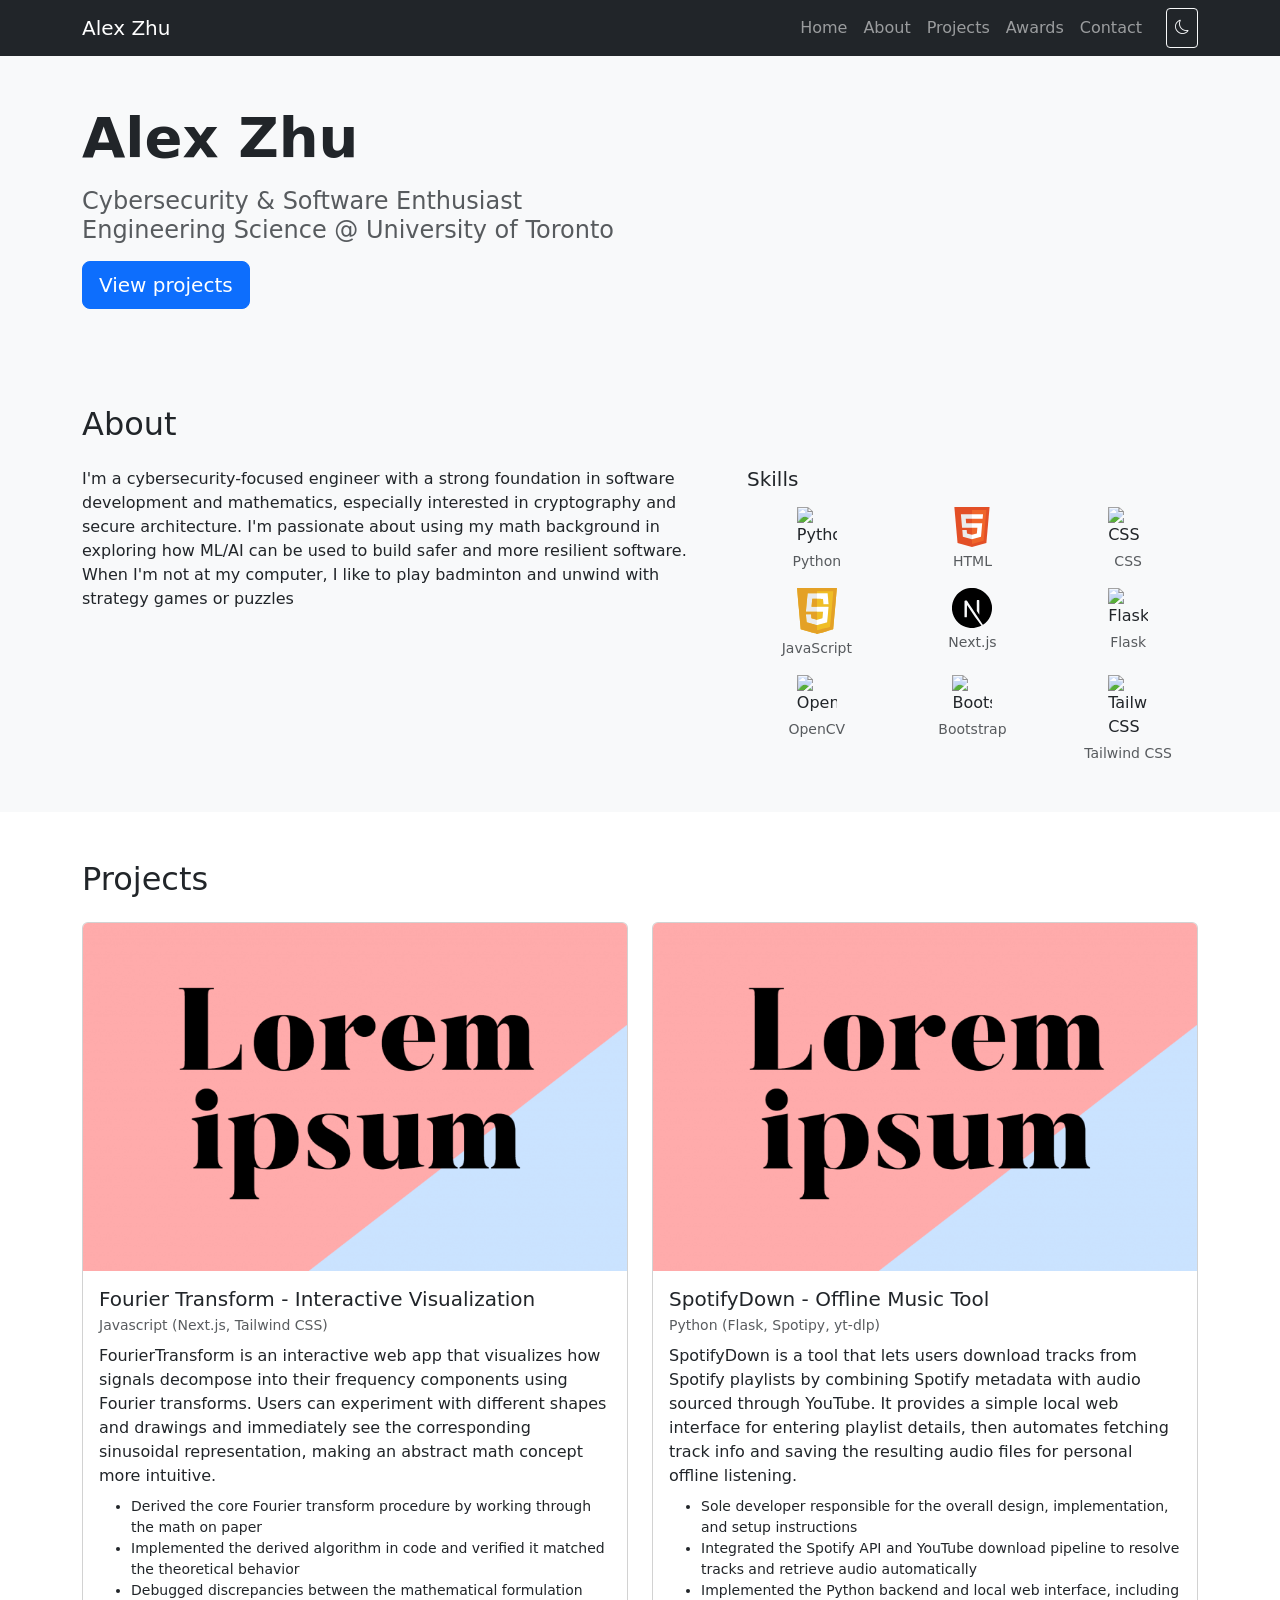
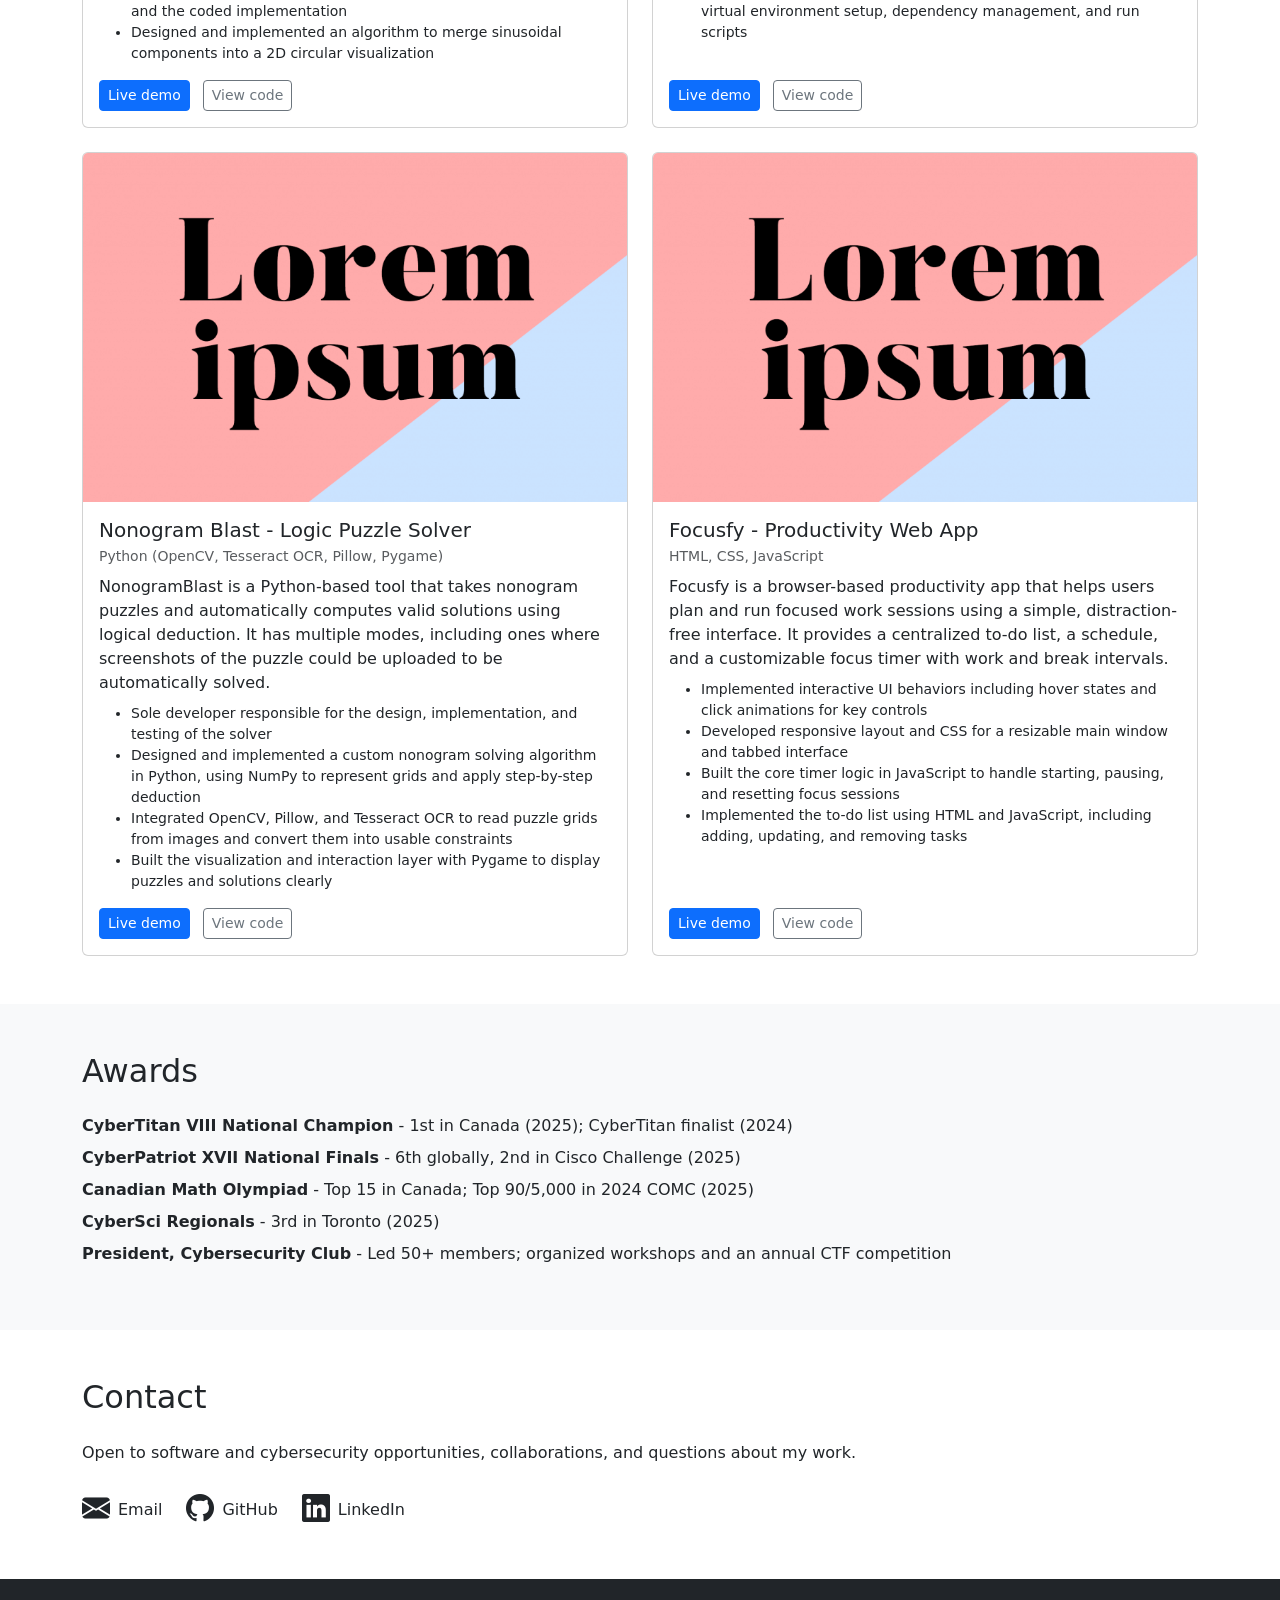
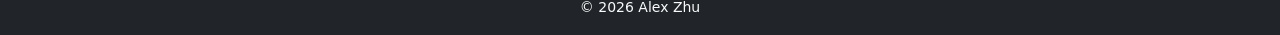
==== index.html @ 29debf02 "Add theme toggle button and set dark mode as default" ====
<!DOCTYPE html>
<html lang="en" data-theme="dark">

<head>
    <meta charset="UTF-8">
    <title>Alex Zhu | Portfolio</title>
    <meta name="viewport" content="width=device-width, initial-scale=1">

    <!-- Bootstrap CSS via CDN -->
    <link href="https://cdn.jsdelivr.net/npm/bootstrap@5.3.3/dist/css/bootstrap.min.css" rel="stylesheet"
        integrity="sha384-QWTKZyjpPEjISv5WaRU9OFeRpok6YctnYmDr5pNlyT2bRjXh0JMhjY6hW+ALEwIH" crossorigin="anonymous">
    <!-- Add this in your <head> if you haven't already -->
    <link rel="stylesheet" href="https://cdn.jsdelivr.net/npm/bootstrap-icons@1.11.3/font/bootstrap-icons.css">

</head>

<body>

    <!-- Page structure -->
    <header>
        <!-- Responsive Bootstrap navbar -->
        <nav class="navbar navbar-expand-lg navbar-dark bg-dark">
            <div class="container">
                <a class="navbar-brand" href="#hero">Alex Zhu</a>

                <button class="navbar-toggler" type="button" data-bs-toggle="collapse" data-bs-target="#mainNavbar"
                    aria-controls="mainNavbar" aria-expanded="false" aria-label="Toggle navigation">
                    <span class="navbar-toggler-icon"></span>
                </button>

                <div class="collapse navbar-collapse" id="mainNavbar">
                    <ul class="navbar-nav ms-auto mb-2 mb-lg-0">
                        <li class="nav-item">
                            <a class="nav-link" href="#hero">Home</a>
                        </li>
                        <li class="nav-item">
                            <a class="nav-link" href="#about">About</a>
                        </li>
                        <li class="nav-item">
                            <a class="nav-link" href="#projects">Projects</a>
                        </li>
                        <li class="nav-item">
                            <a class="nav-link" href="#awards">Awards</a>
                        </li>
                        <li class="nav-item">
                            <a class="nav-link" href="#contact">Contact</a>
                        </li>
                        <button id="theme-toggle" class="btn btn-outline-light btn-sm ms-3" type="button">
                            <i class="bi bi-moon" id="theme-icon"></i>
                        </button>
                    </ul>
                </div>
            </div>
        </nav>
    </header>

    <main>
        <!-- Hero section -->
        <section id="hero" class="py-5 bg-light">
            <div class="container">
                <div class="row align-items-center">
                    <div class="col-lg-8">
                        <h1 class="display-4 fw-bold mb-3">Alex Zhu</h1>

                        <!-- Subtitle block -->
                        <h2 class="h4 text-muted mb-3">
                            Cybersecurity &amp; Software Enthusiast<br>
                            Engineering Science @ University of Toronto
                        </h2>

                        <a href="#projects" class="btn btn-primary btn-lg">View projects</a>
                    </div>
                </div>
            </div>
        </section>
        <!-- About section (moved up) -->
        <section id="about" class="py-5 bg-light">
            <div class="container">
                <h2 class="mb-4">About</h2>
                <div class="row">
                    <div class="col-lg-7">
                        <p class="mb-3">
                            I'm a cybersecurity-focused engineer with a strong foundation in software
                            development and mathematics, especially interested in cryptography and secure architecture.
                            I'm passionate about using my math background in exploring how ML/AI can be used to
                            build safer and more
                            resilient software. When I'm not at my computer, I like to play badminton and unwind with
                            strategy games or puzzles
                        </p>
                    </div>
                    <div class="col-lg-5">
                        <h3 class="h5 mb-3">Skills</h3>

                        <div class="row row-cols-3 g-3">

                            <!-- Python -->
                            <div class="col">
                                <div class="d-flex flex-column align-items-center">
                                    <img src="assets/logos/python.svg" alt="Python" class="mb-1"
                                        style="width:40px; height:auto;">
                                    <span class="small text-muted">Python</span>
                                </div>
                            </div>

                            <!-- HTML -->
                            <div class="col">
                                <div class="d-flex flex-column align-items-center">
                                    <img src="assets/logos/html.svg" alt="HTML" class="mb-1"
                                        style="width:40px; height:auto;">
                                    <span class="small text-muted">HTML</span>
                                </div>
                            </div>

                            <!-- CSS -->
                            <div class="col">
                                <div class="d-flex flex-column align-items-center">
                                    <img src="assets/logos/css.svg" alt="CSS" class="mb-1"
                                        style="width:40px; height:auto;">
                                    <span class="small text-muted">CSS</span>
                                </div>
                            </div>

                            <!-- JavaScript -->
                            <div class="col">
                                <div class="d-flex flex-column align-items-center">
                                    <img src="assets/logos/javascript.svg" alt="JavaScript" class="mb-1"
                                        style="width:40px; height:auto;">
                                    <span class="small text-muted">JavaScript</span>
                                </div>
                            </div>

                            <!-- Next.js -->
                            <div class="col">
                                <div class="d-flex flex-column align-items-center">
                                    <img src="assets/logos/nextjs.svg" alt="Next.js" class="mb-1"
                                        style="width:40px; height:auto;">
                                    <span class="small text-muted">Next.js</span>
                                </div>
                            </div>

                            <!-- Flask -->
                            <div class="col">
                                <div class="d-flex flex-column align-items-center">
                                    <img src="assets/logos/flask.svg" alt="Flask" class="mb-1"
                                        style="width:40px; height:auto;">
                                    <span class="small text-muted">Flask</span>
                                </div>
                            </div>

                            <!-- OpenCV -->
                            <div class="col">
                                <div class="d-flex flex-column align-items-center">
                                    <img src="assets/logos/opencv.svg" alt="OpenCV" class="mb-1"
                                        style="width:40px; height:auto;">
                                    <span class="small text-muted">OpenCV</span>
                                </div>
                            </div>

                            <!-- Bootstrap -->
                            <div class="col">
                                <div class="d-flex flex-column align-items-center">
                                    <img src="assets/logos/bootstrap.svg" alt="Bootstrap" class="mb-1"
                                        style="width:40px; height:auto;">
                                    <span class="small text-muted">Bootstrap</span>
                                </div>
                            </div>

                            <!-- Tailwind -->
                            <div class="col">
                                <div class="d-flex flex-column align-items-center">
                                    <img src="assets/logos/tailwind.svg" alt="Tailwind CSS" class="mb-1"
                                        style="width:40px; height:auto;">
                                    <span class="small text-muted">Tailwind CSS</span>
                                </div>
                            </div>

                        </div>
                    </div>

                </div>
            </div>
        </section>
        <!-- Projects section -->
        <section id="projects" class="py-5">
            <div class="container">
                <h2 class="mb-4">Projects</h2>

                <div class="row g-4">

                    <!-- Project 1 -->
                    <div class="col-md-6">
                        <article class="card h-100">
                            <img src="assets/projects/image.png" class="card-img-top"
                                alt="Fourier Transform Visualizer">
                            <div class="card-body d-flex flex-column">
                                <h3 class="h5 card-title mb-1">Fourier Transform - Interactive Visualization</h3>
                                <p class="text-muted small mb-2">Javascript (Next.js, Tailwind CSS)</p>

                                <p class="card-text mb-2">FourierTransform is an interactive web app that visualizes how
                                    signals decompose into their frequency components using Fourier transforms. Users
                                    can experiment with different shapes and drawings and immediately see the
                                    corresponding sinusoidal representation, making an abstract math concept more
                                    intuitive.</p>

                                <ul class="small mb-3">
                                    <li>Derived the core Fourier transform procedure by working through the math on
                                        paper</li>
                                    <li>Implemented the derived algorithm in code and verified it matched the
                                        theoretical behavior</li>
                                    <li>Debugged discrepancies between the mathematical formulation and the coded
                                        implementation</li>
                                    <li>Designed and implemented an algorithm to merge sinusoidal components into a 2D
                                        circular visualization</li>
                                </ul>

                                <div class="mt-auto">
                                    <a href="https://fouriertransform.vercel.app/" class="btn btn-primary btn-sm me-2"
                                        target="_blank">Live demo</a>
                                    <a href="https://github.com/4oeuhtns/fouriertransform"
                                        class="btn btn-outline-secondary btn-sm" target="_blank">View code</a>
                                </div>
                            </div>
                        </article>
                    </div>

                    <!-- Project 2 -->
                    <div class="col-md-6">
                        <article class="card h-100">
                            <img src="assets/projects/image.png" class="card-img-top" alt="Offline Music Tool">
                            <div class="card-body d-flex flex-column">
                                <h3 class="h5 card-title mb-1">SpotifyDown - Offline Music Tool</h3>
                                <p class="text-muted small mb-2">Python (Flask, Spotipy, yt-dlp)</p>
                                <p class="card-text mb-2">SpotifyDown is a tool that lets users download tracks from
                                    Spotify playlists by combining Spotify metadata with audio sourced through YouTube.
                                    It provides a simple local web interface for entering playlist details, then
                                    automates fetching track info and saving the resulting audio files for personal
                                    offline listening.</p>
                                <ul class="small mb-3">
                                    <li>Sole developer responsible for the overall design, implementation, and setup
                                        instructions</li>
                                    <li>Integrated the Spotify API and YouTube download pipeline to resolve tracks and
                                        retrieve audio automatically</li>
                                    <li>Implemented the Python backend and local web interface, including virtual
                                        environment setup, dependency management, and run scripts</li>
                                </ul>
                                <div class="mt-auto">
                                    <a href="https://github.com/Buddhathe18th/SpotifyDown"
                                        class="btn btn-primary btn-sm me-2" target="_blank">Live demo</a>
                                    <a href="https://github.com/Buddhathe18th/SpotifyDown"
                                        class="btn btn-outline-secondary btn-sm" target="_blank">View code</a>
                                </div>
                            </div>
                        </article>
                    </div>

                    <!-- Project 3 -->
                    <div class="col-md-6">
                        <article class="card h-100">
                            <img src="assets/projects/image.png" class="card-img-top" alt="Logic Puzzle Solver">
                            <div class="card-body d-flex flex-column">
                                <h3 class="h5 card-title mb-1">Nonogram Blast - Logic Puzzle Solver</h3>
                                <p class="text-muted small mb-2">Python (OpenCV, Tesseract OCR, Pillow, Pygame)</p>
                                <p class="card-text mb-2">NonogramBlast is a Python-based tool that takes nonogram
                                    puzzles and automatically computes valid solutions using logical deduction. It has
                                    multiple modes, including ones where screenshots of the puzzle could be uploaded to
                                    be automatically solved.</p>
                                <ul class="small mb-3">
                                    <li>Sole developer responsible for the design, implementation, and testing of the
                                        solver</li>
                                    <li>Designed and implemented a custom nonogram solving algorithm in Python, using
                                        NumPy to represent grids and apply step-by-step deduction</li>
                                    <li>Integrated OpenCV, Pillow, and Tesseract OCR to read puzzle grids from images
                                        and convert them into usable constraints</li>
                                    <li>Built the visualization and interaction layer with Pygame to display puzzles and
                                        solutions clearly</li>
                                </ul>
                                <div class="mt-auto">
                                    <a href="https://github.com/Buddhathe18th/NonogramBlast"
                                        class="btn btn-primary btn-sm me-2" target="_blank">Live demo</a>
                                    <a href="https://github.com/Buddhathe18th/NonogramBlast"
                                        class="btn btn-outline-secondary btn-sm" target="_blank">View code</a>
                                </div>
                            </div>
                        </article>
                    </div>

                    <!-- Project 4 -->
                    <div class="col-md-6">
                        <article class="card h-100">
                            <img src="assets/projects/image.png" class="card-img-top" alt="Productivity Web App">
                            <div class="card-body d-flex flex-column">
                                <h3 class="h5 card-title mb-1">Focusfy - Productivity Web App</h3>
                                <p class="text-muted small mb-2">HTML, CSS, JavaScript</p>
                                <p class="card-text mb-2">Focusfy is a browser-based productivity app that helps users
                                    plan and run focused work sessions using a simple, distraction-free interface. It
                                    provides a centralized to-do list, a schedule, and a customizable focus timer with
                                    work and break intervals.</p>
                                <ul class="small mb-3">
                                    <li>Implemented interactive UI behaviors including hover states and click animations
                                        for key controls</li>
                                    <li>Developed responsive layout and CSS for a resizable main window and tabbed
                                        interface</li>
                                    <li>Built the core timer logic in JavaScript to handle starting, pausing, and
                                        resetting focus sessions</li>
                                    <li>Implemented the to-do list using HTML and JavaScript, including adding,
                                        updating, and removing tasks</li>
                                </ul>
                                <div class="mt-auto">
                                    <a href="https://focusfy.vercel.app/" class="btn btn-primary btn-sm me-2"
                                        target="_blank">Live demo</a>
                                    <a href="https://github.com/Buddhathe18th/Focusfy"
                                        class="btn btn-outline-secondary btn-sm" target="_blank">View code</a>
                                </div>
                            </div>
                        </article>
                    </div>

                </div>
            </div>
        </section>

        <!-- Awards section -->
        <section id="awards" class="py-5 bg-light">
            <div class="container">
                <h2 class="mb-4">Awards</h2>

                <ul class="list-unstyled">
                    <li class="mb-2">
                        <strong>CyberTitan VIII National Champion</strong> - 1st in Canada (2025); CyberTitan finalist
                        (2024)
                    </li>
                    <li class="mb-2">
                        <strong>CyberPatriot XVII National Finals</strong> - 6th globally, 2nd in Cisco Challenge (2025)
                    </li>
                    <li class="mb-2">
                        <strong>Canadian Math Olympiad</strong> - Top 15 in Canada; Top 90/5,000 in 2024 COMC (2025)
                    </li>
                    <li class="mb-2">
                        <strong>CyberSci Regionals</strong> - 3rd in Toronto (2025)
                    </li>
                    <li class="mb-2">
                        <strong>President, Cybersecurity Club</strong> - Led 50+ members; organized workshops and an
                        annual CTF competition
                    </li>
                </ul>
            </div>
        </section>


        <!-- Contact section -->
        <section id="contact" class="py-5">
            <div class="container">
                <h2 class="mb-4">Contact</h2>
                <p class="mb-4">
                    Open to software and cybersecurity opportunities, collaborations, and questions about my work.
                </p>

                <!-- Icon row -->
                <div class="d-flex flex-wrap gap-4 align-items-center">

                    <a href="mailto:alexyifanzhu@gmail.com"
                        class="text-decoration-none text-body d-flex align-items-center">
                        <i class="bi bi-envelope-fill me-2 fs-3"></i>
                        <span>Email</span>
                    </a>

                    <a href="https://github.com/Buddhathe18th" target="_blank" rel="noopener noreferrer"
                        class="text-decoration-none text-body d-flex align-items-center">
                        <i class="bi bi-github me-2 fs-3"></i>
                        <span>GitHub</span>
                    </a>

                    <a href="https://www.linkedin.com/in/alex-zhu-389058185/" target="_blank" rel="noopener noreferrer"
                        class="text-decoration-none text-body d-flex align-items-center">
                        <i class="bi bi-linkedin me-2 fs-3"></i>
                        <span>LinkedIn</span>
                    </a>

                </div>
            </div>
        </section>


    </main>


    <footer class="py-3 bg-dark text-light">
        <div class="container text-center">
            <small>&copy; <span id="year"></span> Alex Zhu</small>
        </div>
    </footer>

    <!-- Bootstrap JS bundle via CDN -->
    <script src="https://cdn.jsdelivr.net/npm/bootstrap@5.3.3/dist/js/bootstrap.bundle.min.js"
        integrity="sha384-YvpcrYf0tY3lHB60NNkmXc5s9fDVZLESaAA55NDzOxhy9GkcIdslK1eN7N6jIeHz"
        crossorigin="anonymous"></script>
</body>
<script src="js/main.js"></script>

</html>
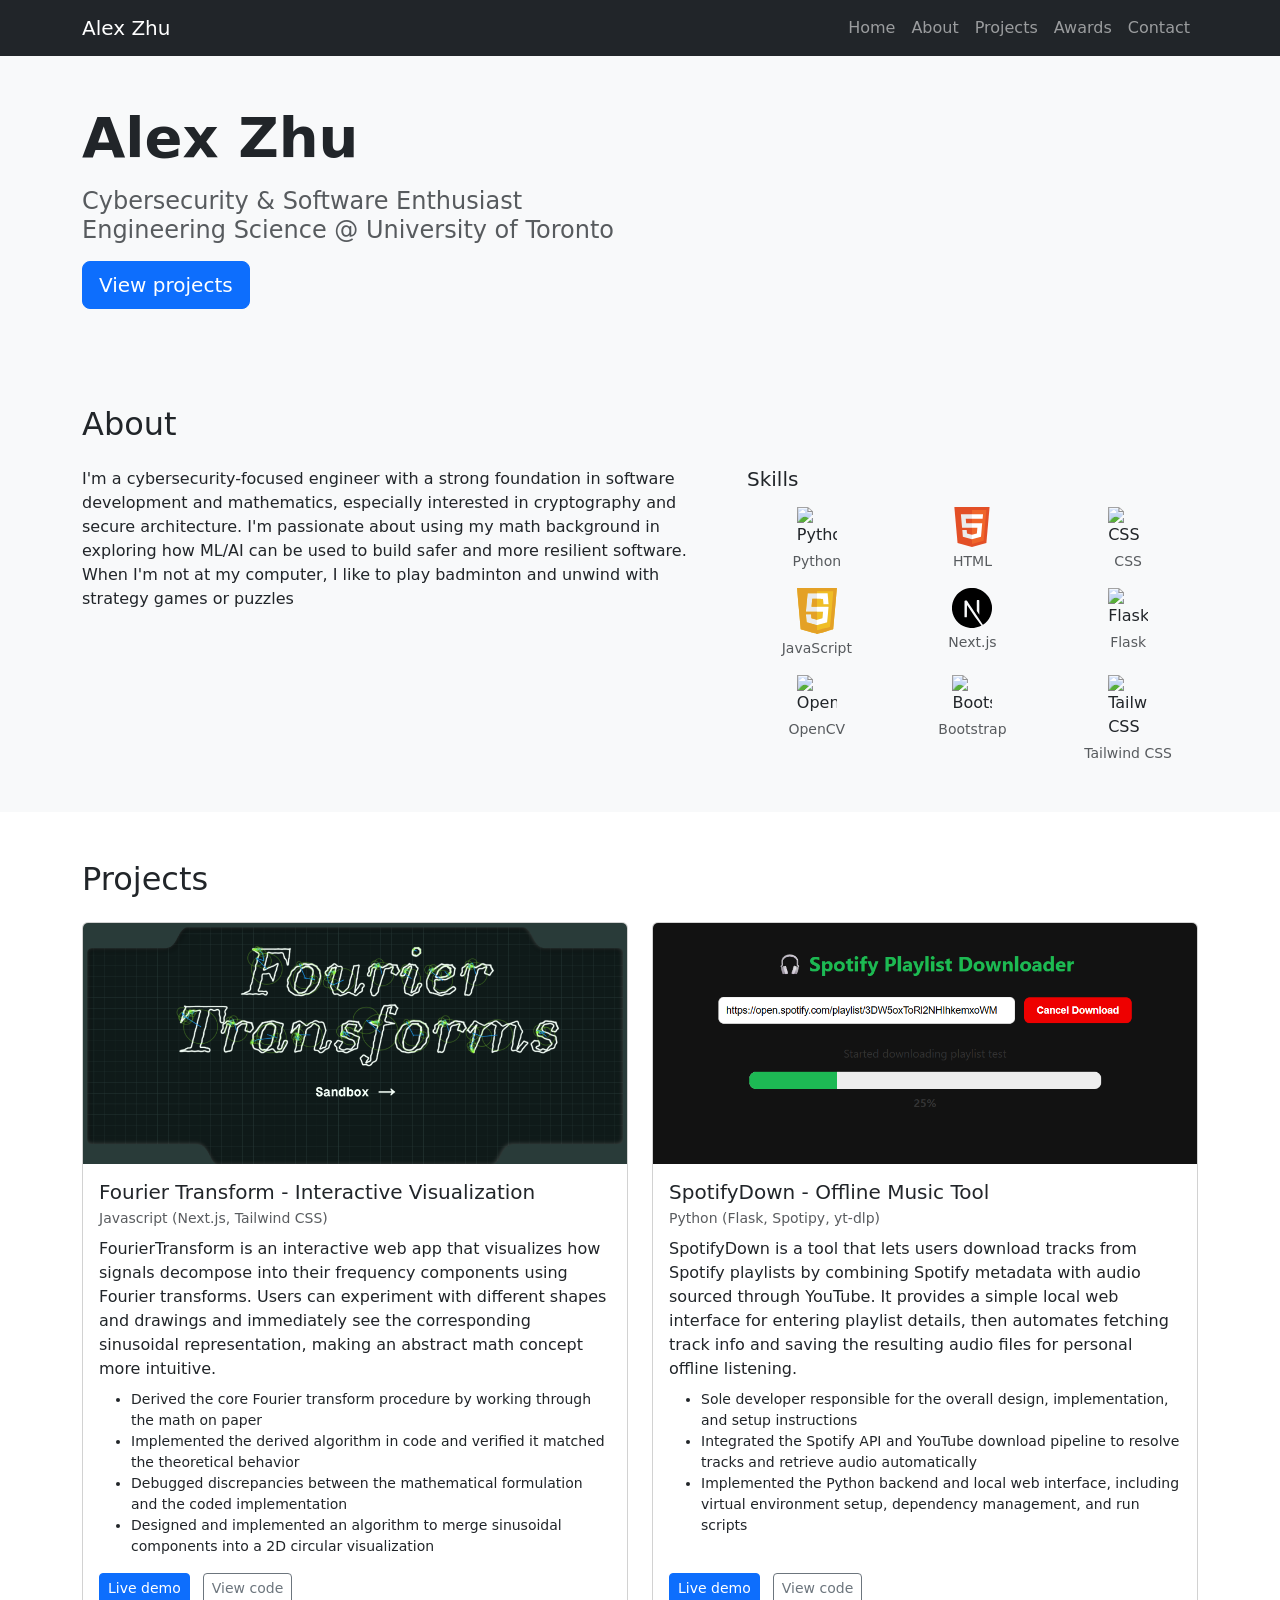
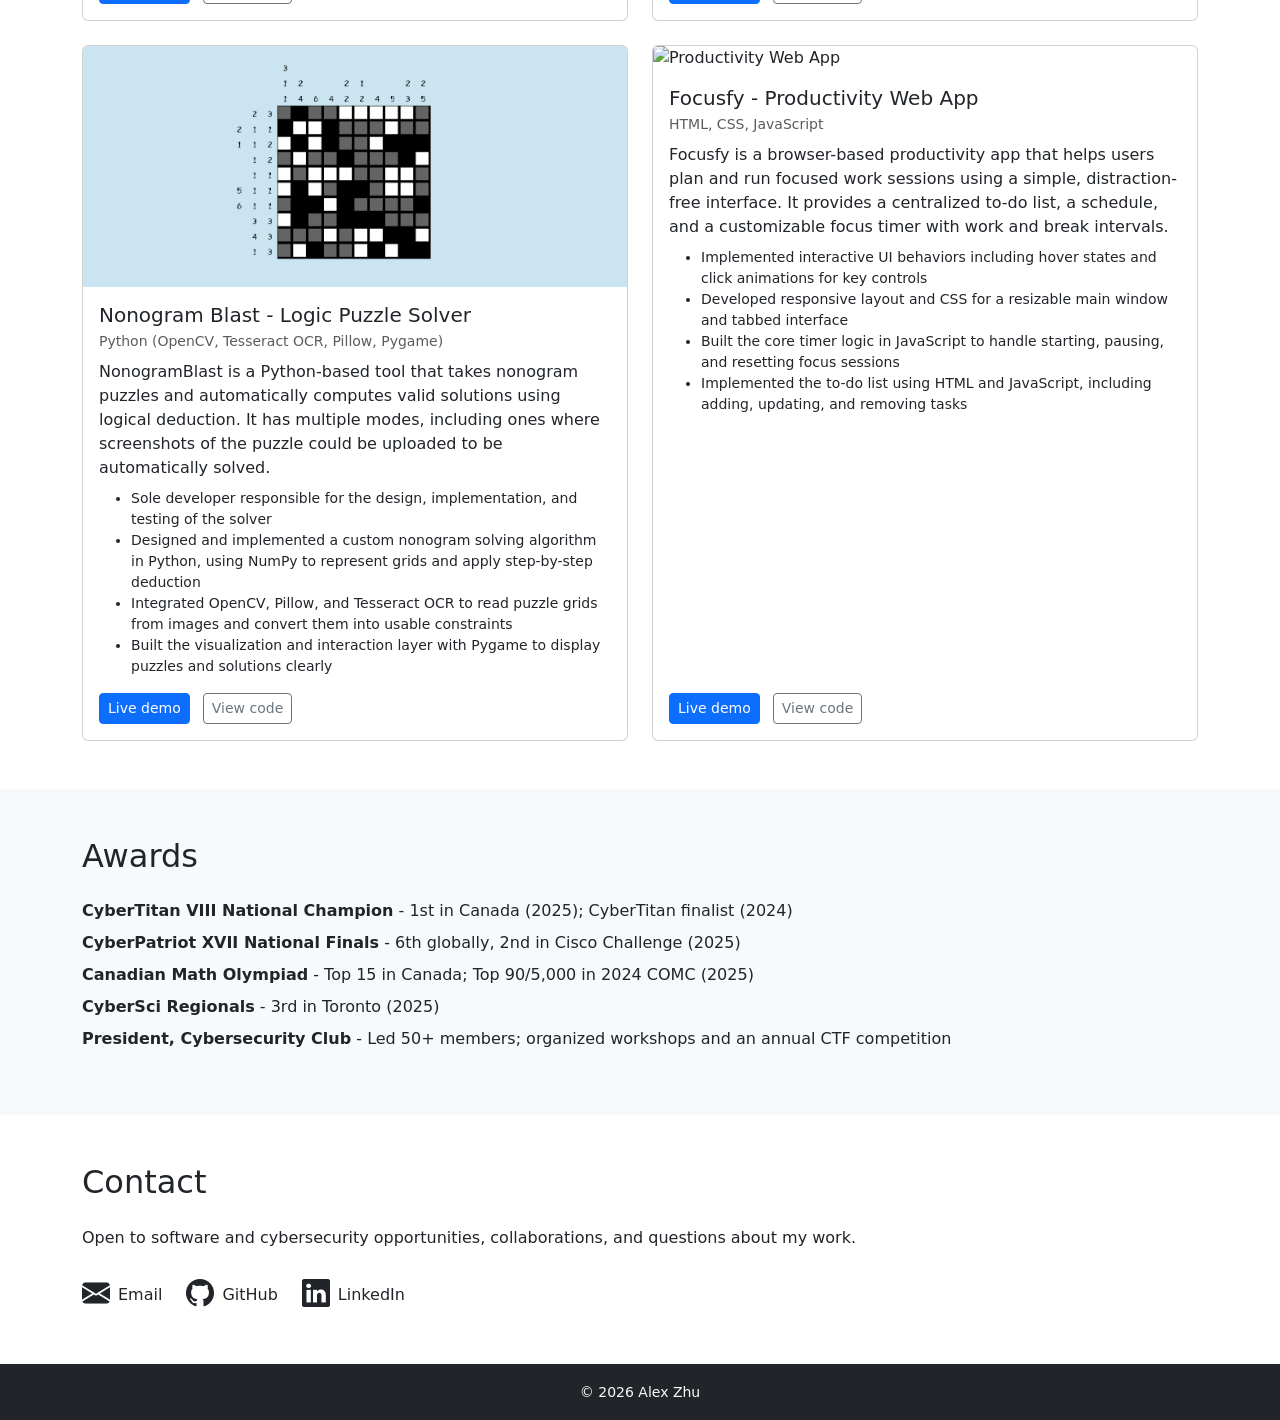
==== commit 7018f2bc: "Merge branch 'main' into feature/color-palette" ====
--- a/index.html
+++ b/index.html
@@ -1,5 +1,6 @@
 <!DOCTYPE html>
-<html lang="en" data-theme="dark">
+<html lang="en">
+
 
 <head>
     <meta charset="UTF-8">
@@ -45,9 +46,6 @@
                         <li class="nav-item">
                             <a class="nav-link" href="#contact">Contact</a>
                         </li>
-                        <button id="theme-toggle" class="btn btn-outline-light btn-sm ms-3" type="button">
-                            <i class="bi bi-moon" id="theme-icon"></i>
-                        </button>
                     </ul>
                 </div>
             </div>
@@ -190,7 +188,7 @@
                     <!-- Project 1 -->
                     <div class="col-md-6">
                         <article class="card h-100">
-                            <img src="assets/projects/image.png" class="card-img-top"
+                            <img src="assets/projects/fourierTransforms.png" class="card-img-top"
                                 alt="Fourier Transform Visualizer">
                             <div class="card-body d-flex flex-column">
                                 <h3 class="h5 card-title mb-1">Fourier Transform - Interactive Visualization</h3>
@@ -226,7 +224,7 @@
                     <!-- Project 2 -->
                     <div class="col-md-6">
                         <article class="card h-100">
-                            <img src="assets/projects/image.png" class="card-img-top" alt="Offline Music Tool">
+                            <img src="assets/projects/spotifyDown.png" class="card-img-top" alt="Offline Music Tool">
                             <div class="card-body d-flex flex-column">
                                 <h3 class="h5 card-title mb-1">SpotifyDown - Offline Music Tool</h3>
                                 <p class="text-muted small mb-2">Python (Flask, Spotipy, yt-dlp)</p>
@@ -256,7 +254,7 @@
                     <!-- Project 3 -->
                     <div class="col-md-6">
                         <article class="card h-100">
-                            <img src="assets/projects/image.png" class="card-img-top" alt="Logic Puzzle Solver">
+                            <img src="assets/projects/nonogramBlast.png" class="card-img-top" alt="Logic Puzzle Solver">
                             <div class="card-body d-flex flex-column">
                                 <h3 class="h5 card-title mb-1">Nonogram Blast - Logic Puzzle Solver</h3>
                                 <p class="text-muted small mb-2">Python (OpenCV, Tesseract OCR, Pillow, Pygame)</p>
@@ -287,7 +285,7 @@
                     <!-- Project 4 -->
                     <div class="col-md-6">
                         <article class="card h-100">
-                            <img src="assets/projects/image.png" class="card-img-top" alt="Productivity Web App">
+                            <img src="assets/projects/focusfy.png" class="card-img-top" alt="Productivity Web App">
                             <div class="card-body d-flex flex-column">
                                 <h3 class="h5 card-title mb-1">Focusfy - Productivity Web App</h3>
                                 <p class="text-muted small mb-2">HTML, CSS, JavaScript</p>
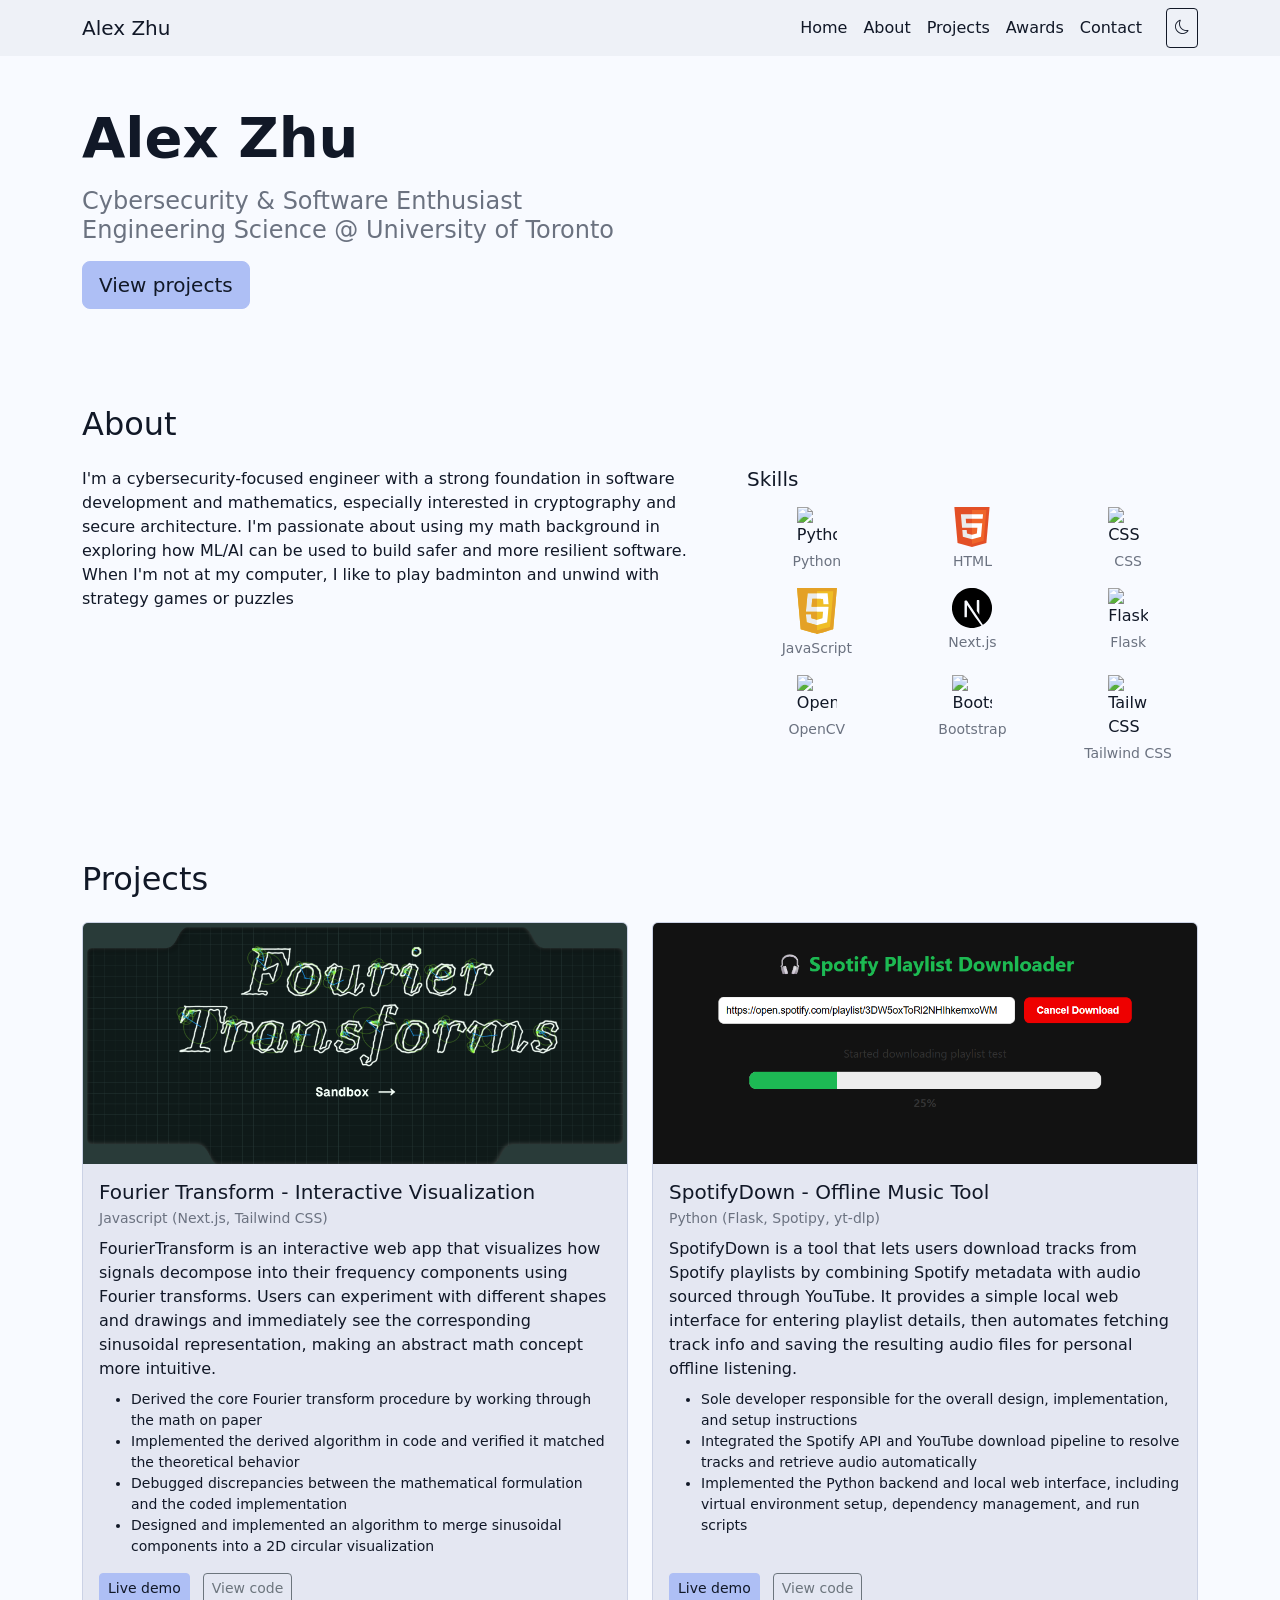
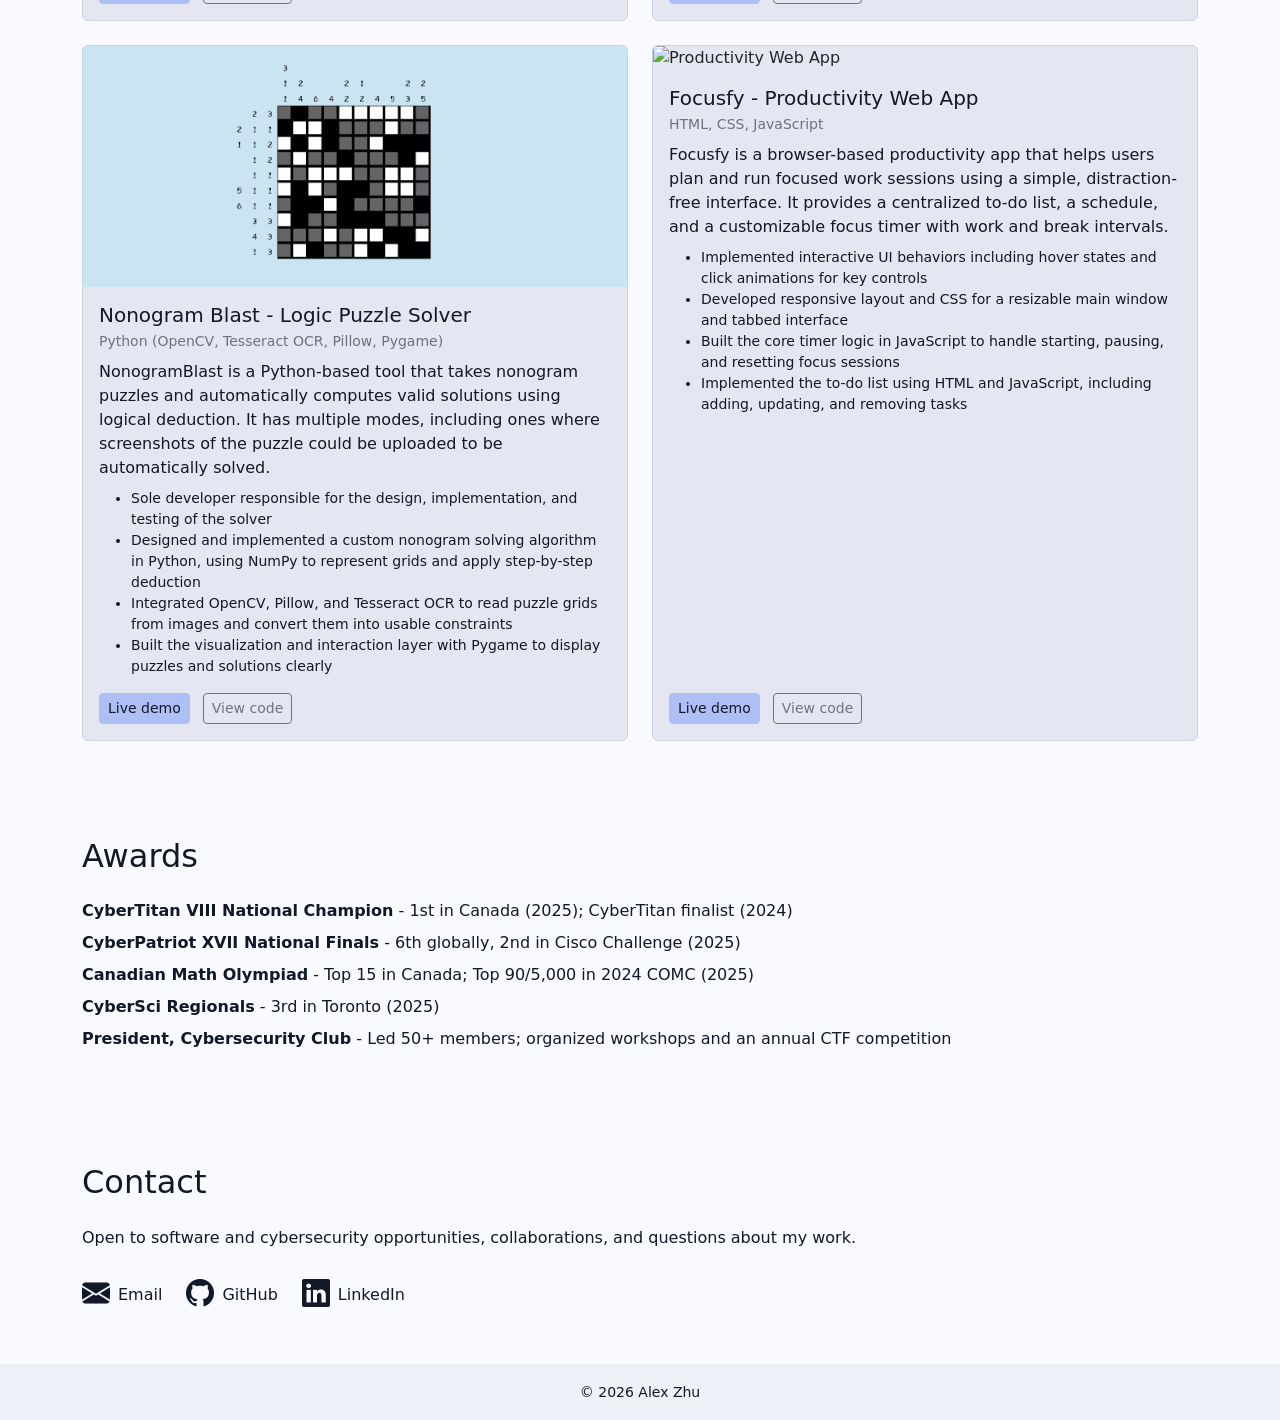
==== commit 817ee763: "Temporarily working theme toggles" ====
--- a/index.html
+++ b/index.html
@@ -12,7 +12,7 @@
         integrity="sha384-QWTKZyjpPEjISv5WaRU9OFeRpok6YctnYmDr5pNlyT2bRjXh0JMhjY6hW+ALEwIH" crossorigin="anonymous">
     <!-- Add this in your <head> if you haven't already -->
     <link rel="stylesheet" href="https://cdn.jsdelivr.net/npm/bootstrap-icons@1.11.3/font/bootstrap-icons.css">
-
+    <link href="css/main.css" rel="stylesheet">
 </head>
 
 <body>
@@ -20,9 +20,9 @@
     <!-- Page structure -->
     <header>
         <!-- Responsive Bootstrap navbar -->
-        <nav class="navbar navbar-expand-lg navbar-dark bg-dark">
-            <div class="container">
-                <a class="navbar-brand" href="#hero">Alex Zhu</a>
+        <nav class="navbar navbar-expand-lg">
+            <div class="container">
+                <a class="navbar-brand nav-bar-item" href="#hero">Alex Zhu</a>
 
                 <button class="navbar-toggler" type="button" data-bs-toggle="collapse" data-bs-target="#mainNavbar"
                     aria-controls="mainNavbar" aria-expanded="false" aria-label="Toggle navigation">
@@ -46,6 +46,11 @@
                         <li class="nav-item">
                             <a class="nav-link" href="#contact">Contact</a>
                         </li>
+                        <button id="theme-toggle" class="icon btn btn-sm ms-3 type="button">
+                            <i class="bi bi-moon" id="theme-icon"></i>
+                        </button>
+
+
                     </ul>
                 </div>
             </div>
@@ -54,7 +59,7 @@
 
     <main>
         <!-- Hero section -->
-        <section id="hero" class="py-5 bg-light">
+        <section id="hero" class="py-5">
             <div class="container">
                 <div class="row align-items-center">
                     <div class="col-lg-8">
@@ -72,7 +77,7 @@
             </div>
         </section>
         <!-- About section (moved up) -->
-        <section id="about" class="py-5 bg-light">
+        <section id="about" class="py-5">
             <div class="container">
                 <h2 class="mb-4">About</h2>
                 <div class="row">
@@ -194,13 +199,14 @@
                                 <h3 class="h5 card-title mb-1">Fourier Transform - Interactive Visualization</h3>
                                 <p class="text-muted small mb-2">Javascript (Next.js, Tailwind CSS)</p>
 
-                                <p class="card-text mb-2">FourierTransform is an interactive web app that visualizes how
+                                <p class="card-text mb-2 text-main">FourierTransform is an interactive web app that
+                                    visualizes how
                                     signals decompose into their frequency components using Fourier transforms. Users
                                     can experiment with different shapes and drawings and immediately see the
                                     corresponding sinusoidal representation, making an abstract math concept more
                                     intuitive.</p>
 
-                                <ul class="small mb-3">
+                                <ul class="small mb-3 card-text">
                                     <li>Derived the core Fourier transform procedure by working through the math on
                                         paper</li>
                                     <li>Implemented the derived algorithm in code and verified it matched the
@@ -233,7 +239,7 @@
                                     It provides a simple local web interface for entering playlist details, then
                                     automates fetching track info and saving the resulting audio files for personal
                                     offline listening.</p>
-                                <ul class="small mb-3">
+                                <ul class="small mb-3 card-text">
                                     <li>Sole developer responsible for the overall design, implementation, and setup
                                         instructions</li>
                                     <li>Integrated the Spotify API and YouTube download pipeline to resolve tracks and
@@ -262,7 +268,7 @@
                                     puzzles and automatically computes valid solutions using logical deduction. It has
                                     multiple modes, including ones where screenshots of the puzzle could be uploaded to
                                     be automatically solved.</p>
-                                <ul class="small mb-3">
+                                <ul class="small mb-3 card-text">
                                     <li>Sole developer responsible for the design, implementation, and testing of the
                                         solver</li>
                                     <li>Designed and implemented a custom nonogram solving algorithm in Python, using
@@ -293,7 +299,7 @@
                                     plan and run focused work sessions using a simple, distraction-free interface. It
                                     provides a centralized to-do list, a schedule, and a customizable focus timer with
                                     work and break intervals.</p>
-                                <ul class="small mb-3">
+                                <ul class="small mb-3 card-text">
                                     <li>Implemented interactive UI behaviors including hover states and click animations
                                         for key controls</li>
                                     <li>Developed responsive layout and CSS for a resizable main window and tabbed
@@ -318,7 +324,7 @@
         </section>
 
         <!-- Awards section -->
-        <section id="awards" class="py-5 bg-light">
+        <section id="awards" class="py-5">
             <div class="container">
                 <h2 class="mb-4">Awards</h2>
 
@@ -357,21 +363,21 @@
                 <div class="d-flex flex-wrap gap-4 align-items-center">
 
                     <a href="mailto:alexyifanzhu@gmail.com"
-                        class="text-decoration-none text-body d-flex align-items-center">
+                        class="icon text-decoration-none text-body d-flex align-items-center">
                         <i class="bi bi-envelope-fill me-2 fs-3"></i>
-                        <span>Email</span>
+                        <span class="contact">Email</span>
                     </a>
 
                     <a href="https://github.com/Buddhathe18th" target="_blank" rel="noopener noreferrer"
-                        class="text-decoration-none text-body d-flex align-items-center">
+                        class="icon text-decoration-none text-body d-flex align-items-center">
                         <i class="bi bi-github me-2 fs-3"></i>
-                        <span>GitHub</span>
+                        <span class="contact">GitHub</span>
                     </a>
 
                     <a href="https://www.linkedin.com/in/alex-zhu-389058185/" target="_blank" rel="noopener noreferrer"
-                        class="text-decoration-none text-body d-flex align-items-center">
+                        class="icon text-decoration-none text-body d-flex align-items-center">
                         <i class="bi bi-linkedin me-2 fs-3"></i>
-                        <span>LinkedIn</span>
+                        <span class="contact">LinkedIn</span>
                     </a>
 
                 </div>
@@ -384,7 +390,7 @@
 
     <footer class="py-3 bg-dark text-light">
         <div class="container text-center">
-            <small>&copy; <span id="year"></span> Alex Zhu</small>
+            <small class="contact">&copy; <span id="year"></span> Alex Zhu</small>
         </div>
     </footer>
 
--- a/css/main.css
+++ b/css/main.css
@@ -0,0 +1,135 @@
+/* Light theme */
+/*https://coolors.co/f4f4f7-ffffff-f9c9b8-aec4ff-96b0f2-111827-6b7280-e5e7eb-6b7280*/
+:root {
+    --bg-body: #EEF1F7;
+    /* soft cool background */
+    --bg-section: #F8FAFF;
+    /* very light panel, not pure white */
+    --text-main: #111827;
+    --text-muted: #6b7280;
+
+    --primary: #AEBFF5;
+    /* slightly cooler, ties into bg */
+    --primary-hover: #93A6EB;
+
+    --accent-warm: #F4BFAE;
+    /* softer peach */
+    --accent-soft: #E7E0FF;
+    /* new: lavender for subtle chips/badges */
+
+    --card-bg: #E4E7F2;
+    /* cooler gray-blue for cards */
+    --card-alt-bg: #F3E9FF;
+    /* new: rare highlight card background */
+
+    --border-subtle: #CBD2E5;
+    /* lighter border */
+    --border-strong: #9CA3C7;
+    /* new: for dividers / focus rings */
+
+    --nav-bg: #FFFFFF;
+    /* new: crisp navbar */
+    --nav-border: #E5E7EB;
+}
+
+
+/* Dark theme */
+/*https://coolors.co/050712-0c1020-6e84bb-5f6e9b-c17b6e-e5e7eb-9ca3af-1f2933-9ca3af*/
+:root[data-theme="dark"] {
+    --bg-body: #050712;
+    --bg-section: #0c1020;
+    --text-main: #e5e7eb;
+    --text-muted: #9ca3af;
+
+    --primary: #6E84BB;
+    --primary-hover: #5F6E9B;
+    --accent-warm: #C17B6E;
+
+    --card-bg: #1f2933;
+    --border-subtle: #9ca3af;
+}
+
+
+.bg-light {
+    background-color: var(--bg-section) !important;
+}
+
+.bg-dark {
+    background-color: var(--bg-body) !important;
+}
+
+
+/* Use tokens throughout */
+body {
+    background-color: var(--bg-body);
+    color: var(--text-main);
+}
+
+section {
+    background-color: var(--bg-section);
+}
+
+.card {
+    background-color: var(--card-bg);
+    border-color: var(--border-subtle);
+}
+
+.card-title {
+    color: var(--text-main)
+}
+
+.card-text {
+    color: var(--text-main)
+}
+
+.text-muted {
+    color: var(--text-muted) !important;
+}
+
+.btn-primary {
+    background-color: var(--primary);
+    border-color: var(--primary);
+    color: var(--text-main);
+}
+
+.btn-primary:hover {
+    background-color: var(--primary-hover);
+    border-color: var(--primary-hover);
+}
+
+a {
+    color: var(--text-main);
+}
+
+a:hover {
+    color: var(--accent-warm);
+}
+
+.navbar {
+    background-color: var(--bg-body);
+    color: var(--text-main) !important;
+    position: sticky !important;
+}
+
+.nav-bar-item {
+    color: var(--text-main) !important;
+}
+
+.nav-link {
+    color: var(--text-main) !important;
+}
+
+
+
+/* Light mode: dark outline */
+.icon {
+    border-width: 1px !important;
+    color: var(--text-main) !important;
+    border-color: var(--text-main);
+    background-color: transparent;
+}
+
+
+.contact {
+    color: var(--text-main);
+}
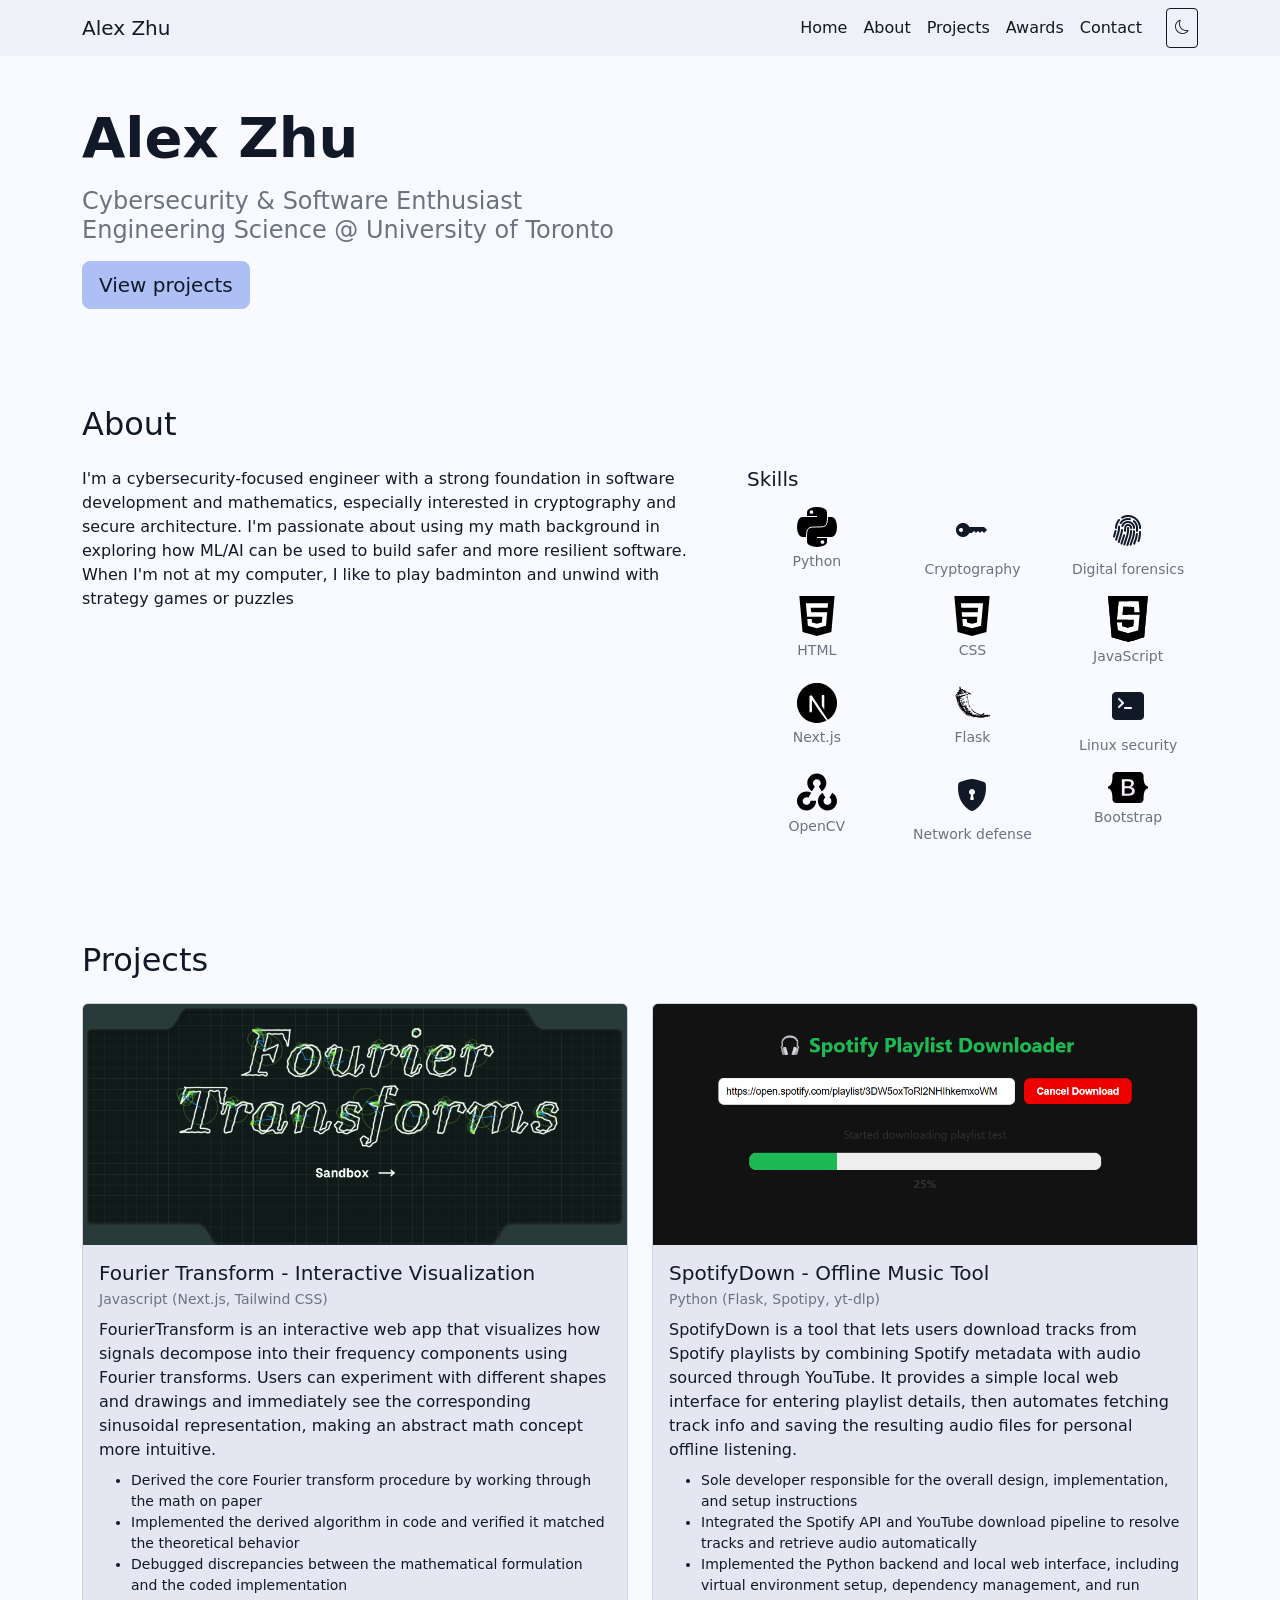
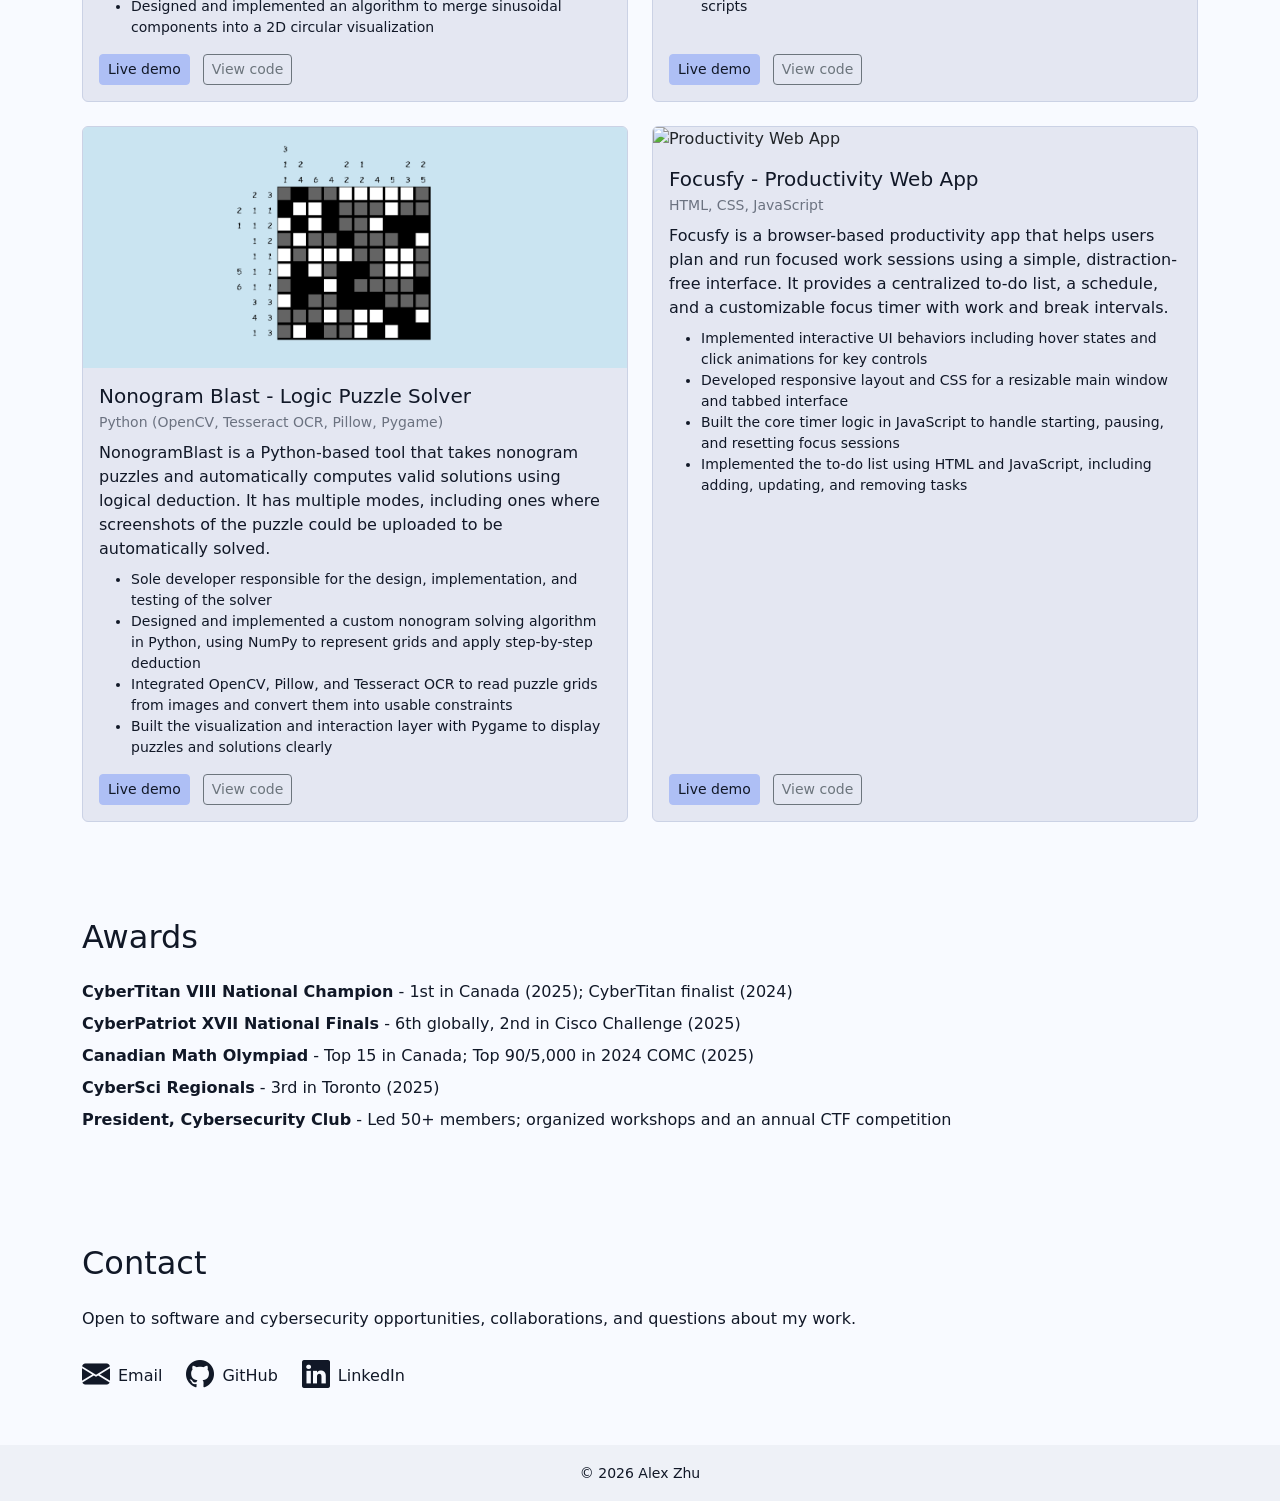
==== commit d3c2a9da: "Added dark and light logos" ====
--- a/index.html
+++ b/index.html
@@ -46,10 +46,9 @@
                         <li class="nav-item">
                             <a class="nav-link" href="#contact">Contact</a>
                         </li>
-                        <button id="theme-toggle" class="icon btn btn-sm ms-3 type="button">
+                        <button id="theme-toggle" class="icon btn btn-sm ms-3" type="button">
                             <i class="bi bi-moon" id="theme-icon"></i>
                         </button>
-
 
                     </ul>
                 </div>
@@ -93,23 +92,45 @@
                     </div>
                     <div class="col-lg-5">
                         <h3 class="h5 mb-3">Skills</h3>
-
                         <div class="row row-cols-3 g-3">
-
                             <!-- Python -->
                             <div class="col">
                                 <div class="d-flex flex-column align-items-center">
-                                    <img src="assets/logos/python.svg" alt="Python" class="mb-1"
-                                        style="width:40px; height:auto;">
+                                    <!-- Light theme icon -->
+                                    <img src="assets/logos/python-dark.svg" alt="Python"
+                                        class="mb-1 skill-icon skill-icon-light" style="width:40px; height:auto;">
+                                    <!-- Dark theme icon -->
+                                    <img src="assets/logos/python-light.svg" alt="Python"
+                                        class="mb-1 skill-icon skill-icon-dark" style="width:40px; height:auto;">
                                     <span class="small text-muted">Python</span>
                                 </div>
                             </div>
 
+                            <!-- Cryptography -->
+                            <div class="col">
+                                <div class="d-flex flex-column align-items-center">
+                                    <i class="bi bi-key-fill mb-1" style="font-size: 2rem;"></i>
+                                    <span class="small text-muted">Cryptography</span>
+                                </div>
+                            </div>
+
+                            <!-- Digital forensics -->
+                            <div class="col">
+                                <div class="d-flex flex-column align-items-center">
+                                    <i class="bi bi-fingerprint mb-1" style="font-size: 2rem;"></i>
+                                    <span class="small text-muted">Digital forensics</span>
+                                </div>
+                            </div>
+
                             <!-- HTML -->
                             <div class="col">
                                 <div class="d-flex flex-column align-items-center">
-                                    <img src="assets/logos/html.svg" alt="HTML" class="mb-1"
-                                        style="width:40px; height:auto;">
+                                    <!-- Light theme icon -->
+                                    <img src="assets/logos/html-dark.svg" alt="HTML"
+                                        class="mb-1 skill-icon skill-icon-light" style="width:40px; height:auto;">
+                                    <!-- Dark theme icon -->
+                                    <img src="assets/logos/html-light.svg" alt="HTML"
+                                        class="mb-1 skill-icon skill-icon-dark" style="width:40px; height:auto;">
                                     <span class="small text-muted">HTML</span>
                                 </div>
                             </div>
@@ -117,26 +138,38 @@
                             <!-- CSS -->
                             <div class="col">
                                 <div class="d-flex flex-column align-items-center">
-                                    <img src="assets/logos/css.svg" alt="CSS" class="mb-1"
-                                        style="width:40px; height:auto;">
+                                    <!-- Light theme icon -->
+                                    <img src="assets/logos/css-dark.svg" alt="CSS"
+                                        class="mb-1 skill-icon skill-icon-light" style="width:40px; height:auto;">
+                                    <!-- Dark theme icon -->
+                                    <img src="assets/logos/css-light.svg" alt="CSS"
+                                        class="mb-1 skill-icon skill-icon-dark" style="width:40px; height:auto;">
                                     <span class="small text-muted">CSS</span>
                                 </div>
                             </div>
 
-                            <!-- JavaScript -->
-                            <div class="col">
-                                <div class="d-flex flex-column align-items-center">
-                                    <img src="assets/logos/javascript.svg" alt="JavaScript" class="mb-1"
-                                        style="width:40px; height:auto;">
+                            <!-- Javascript -->
+                            <div class="col">
+                                <div class="d-flex flex-column align-items-center">
+                                    <!-- Light theme icon -->
+                                    <img src="assets/logos/javascript-dark.svg" alt="JavaScript"
+                                        class="mb-1 skill-icon skill-icon-light" style="width:40px; height:auto;">
+                                    <!-- Dark theme icon -->
+                                    <img src="assets/logos/javascript-light.svg" alt="JavaScript"
+                                        class="mb-1 skill-icon skill-icon-dark" style="width:40px; height:auto;">
                                     <span class="small text-muted">JavaScript</span>
                                 </div>
                             </div>
 
-                            <!-- Next.js -->
-                            <div class="col">
-                                <div class="d-flex flex-column align-items-center">
-                                    <img src="assets/logos/nextjs.svg" alt="Next.js" class="mb-1"
-                                        style="width:40px; height:auto;">
+                            <!-- Nextjs -->
+                            <div class="col">
+                                <div class="d-flex flex-column align-items-center">
+                                    <!-- Light theme icon -->
+                                    <img src="assets/logos/nextjs-dark.svg" alt="Next.js"
+                                        class="mb-1 skill-icon skill-icon-light" style="width:40px; height:auto;">
+                                    <!-- Dark theme icon -->
+                                    <img src="assets/logos/nextjs-light.svg" alt="Next.js"
+                                        class="mb-1 skill-icon skill-icon-dark" style="width:40px; height:auto;">
                                     <span class="small text-muted">Next.js</span>
                                 </div>
                             </div>
@@ -144,44 +177,60 @@
                             <!-- Flask -->
                             <div class="col">
                                 <div class="d-flex flex-column align-items-center">
-                                    <img src="assets/logos/flask.svg" alt="Flask" class="mb-1"
-                                        style="width:40px; height:auto;">
+                                    <!-- Light theme icon -->
+                                    <img src="assets/logos/flask-dark.svg" alt="Flask"
+                                        class="mb-1 skill-icon skill-icon-light" style="width:40px; height:auto;">
+                                    <!-- Dark theme icon -->
+                                    <img src="assets/logos/flask-light.svg" alt="Flask"
+                                        class="mb-1 skill-icon skill-icon-dark" style="width:40px; height:auto;">
                                     <span class="small text-muted">Flask</span>
                                 </div>
                             </div>
 
+                            <!-- Linux -->
+                            <div class="col">
+                                <div class="d-flex flex-column align-items-center">
+                                    <i class="bi bi-terminal-fill mb-1" style="font-size: 2rem;"></i>
+                                    <span class="small text-muted">Linux security</span>
+
+                                </div>
+                            </div>
+
                             <!-- OpenCV -->
                             <div class="col">
                                 <div class="d-flex flex-column align-items-center">
-                                    <img src="assets/logos/opencv.svg" alt="OpenCV" class="mb-1"
-                                        style="width:40px; height:auto;">
+                                    <!-- Light theme icon -->
+                                    <img src="assets/logos/opencv-dark.svg" alt="OpenCV"
+                                        class="mb-1 skill-icon skill-icon-light" style="width:40px; height:auto;">
+                                    <!-- Dark theme icon -->
+                                    <img src="assets/logos/opencv-light.svg" alt="OpenCV"
+                                        class="mb-1 skill-icon skill-icon-dark" style="width:40px; height:auto;">
                                     <span class="small text-muted">OpenCV</span>
                                 </div>
                             </div>
 
+                            <!-- Network defense -->
+                            <div class="col">
+                                <div class="d-flex flex-column align-items-center">
+                                    <i class="bi bi-shield-lock-fill mb-1" style="font-size: 2rem;"></i>
+                                    <span class="small text-muted">Network defense</span>
+                                </div>
+                            </div>
+
                             <!-- Bootstrap -->
                             <div class="col">
                                 <div class="d-flex flex-column align-items-center">
-                                    <img src="assets/logos/bootstrap.svg" alt="Bootstrap" class="mb-1"
-                                        style="width:40px; height:auto;">
+                                    <!-- Light theme icon -->
+                                    <img src="assets/logos/bootstrap-dark.svg" alt="Bootstrap"
+                                        class="mb-1 skill-icon skill-icon-light" style="width:40px; height:auto;">
+                                    <!-- Dark theme icon -->
+                                    <img src="assets/logos/bootstrap-light.svg" alt="Bootstrap"
+                                        class="mb-1 skill-icon skill-icon-dark" style="width:40px; height:auto;">
                                     <span class="small text-muted">Bootstrap</span>
                                 </div>
                             </div>
-
-                            <!-- Tailwind -->
-                            <div class="col">
-                                <div class="d-flex flex-column align-items-center">
-                                    <img src="assets/logos/tailwind.svg" alt="Tailwind CSS" class="mb-1"
-                                        style="width:40px; height:auto;">
-                                    <span class="small text-muted">Tailwind CSS</span>
-                                </div>
-                            </div>
-
                         </div>
                     </div>
-
-                </div>
-            </div>
         </section>
         <!-- Projects section -->
         <section id="projects" class="py-5">
--- a/css/main.css
+++ b/css/main.css
@@ -2,33 +2,23 @@
 /*https://coolors.co/f4f4f7-ffffff-f9c9b8-aec4ff-96b0f2-111827-6b7280-e5e7eb-6b7280*/
 :root {
     --bg-body: #EEF1F7;
-    /* soft cool background */
     --bg-section: #F8FAFF;
-    /* very light panel, not pure white */
     --text-main: #111827;
     --text-muted: #6b7280;
 
     --primary: #AEBFF5;
-    /* slightly cooler, ties into bg */
     --primary-hover: #93A6EB;
 
     --accent-warm: #F4BFAE;
-    /* softer peach */
     --accent-soft: #E7E0FF;
-    /* new: lavender for subtle chips/badges */
 
     --card-bg: #E4E7F2;
-    /* cooler gray-blue for cards */
     --card-alt-bg: #F3E9FF;
-    /* new: rare highlight card background */
 
     --border-subtle: #CBD2E5;
-    /* lighter border */
     --border-strong: #9CA3C7;
-    /* new: for dividers / focus rings */
 
     --nav-bg: #FFFFFF;
-    /* new: crisp navbar */
     --nav-border: #E5E7EB;
 }
 
@@ -132,4 +122,18 @@
 
 .contact {
     color: var(--text-main);
-}+}
+
+/* Default: light theme */
+.skill-icon-dark {
+  display: none;
+}
+
+/* When dark theme is active */
+:root[data-theme="dark"] .skill-icon-light {
+  display: none;
+}
+:root[data-theme="dark"] .skill-icon-dark {
+  display: inline-block;
+}
+
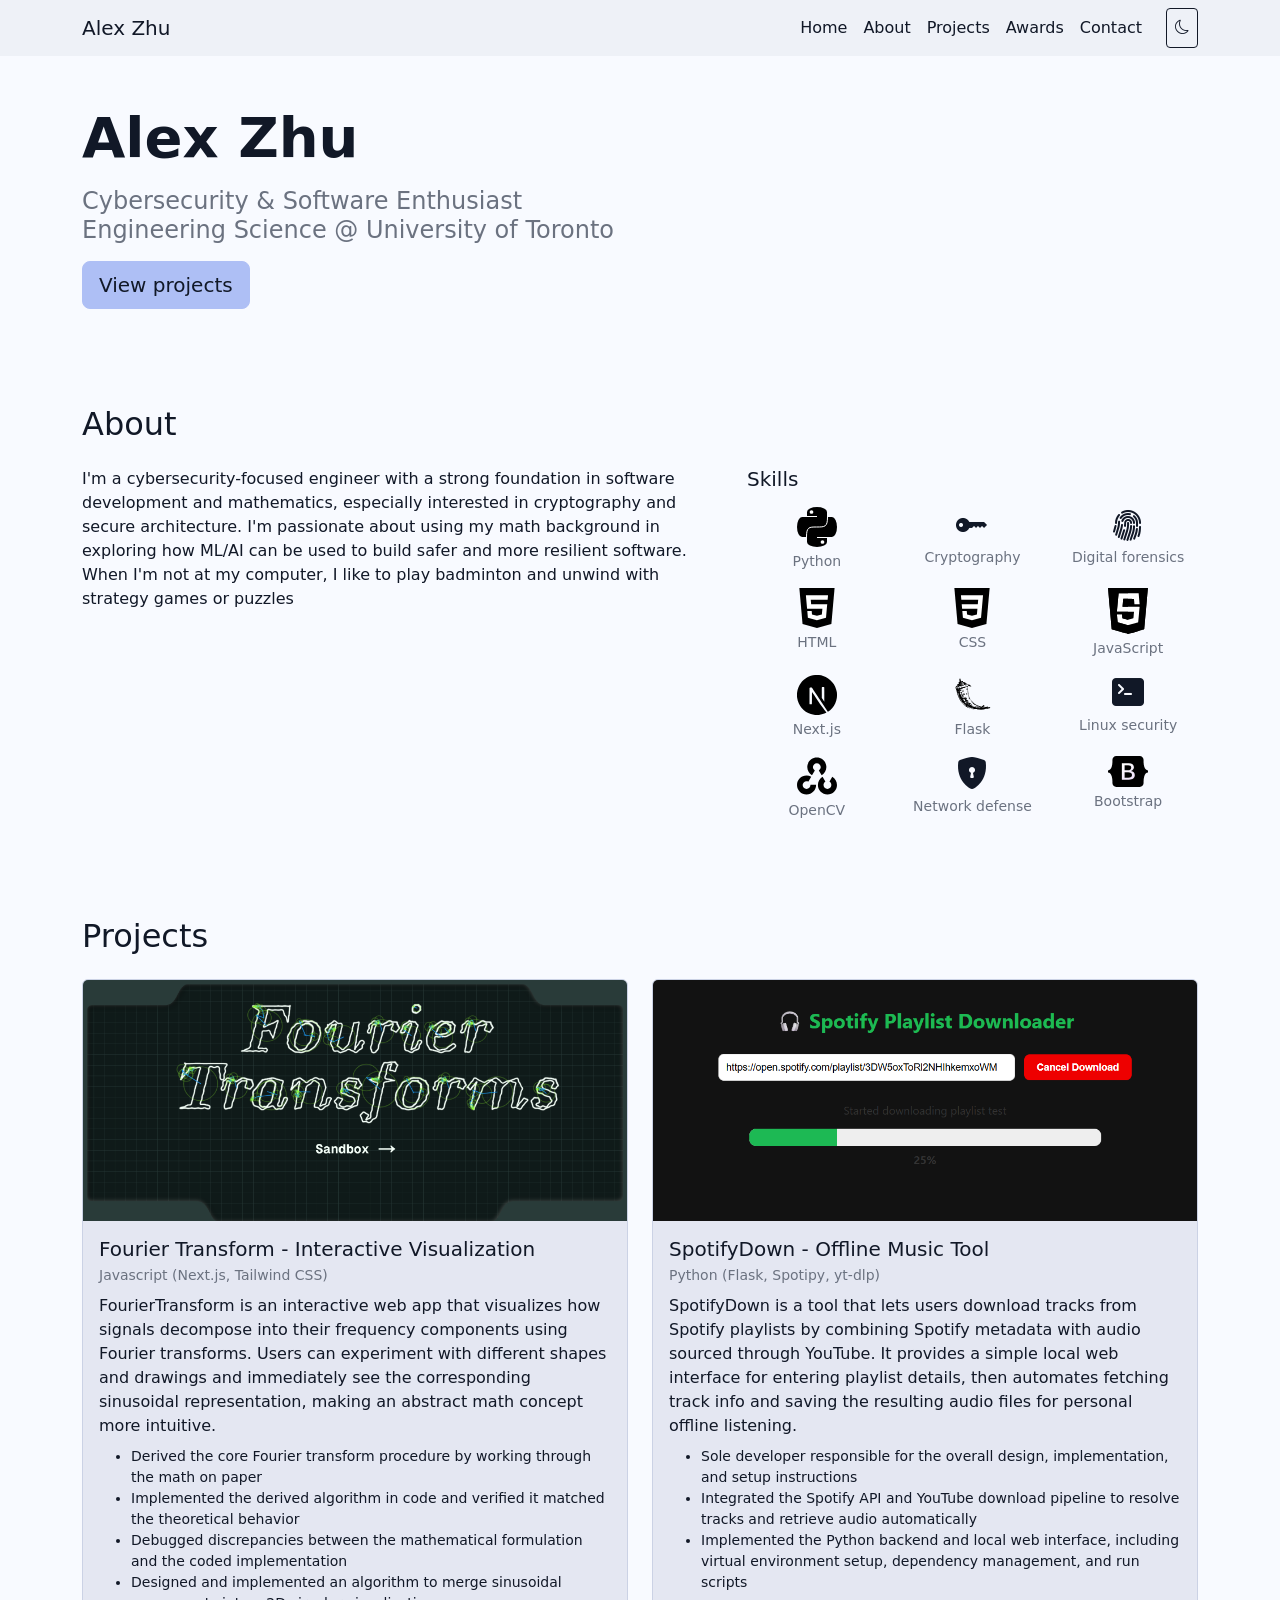
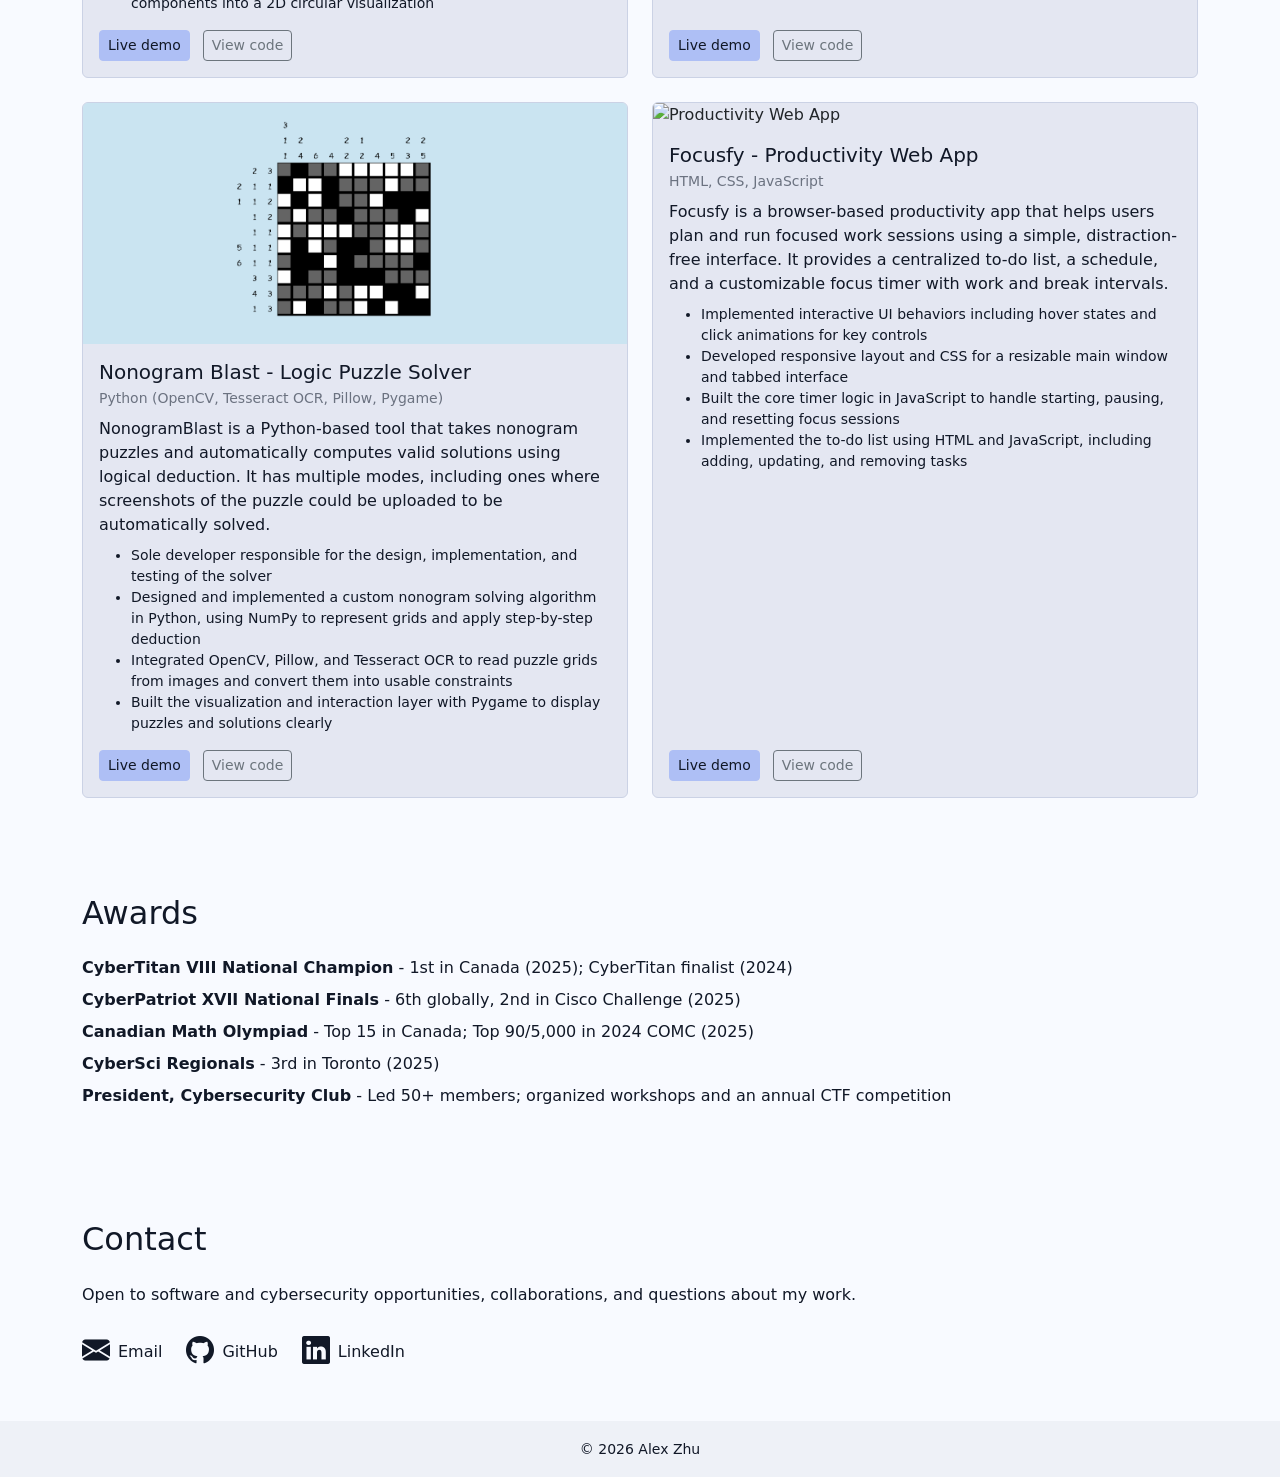
==== commit 33f07137: "Fixed alignment for Bootstrap icons" ====
--- a/index.html
+++ b/index.html
@@ -109,7 +109,8 @@
                             <!-- Cryptography -->
                             <div class="col">
                                 <div class="d-flex flex-column align-items-center">
-                                    <i class="bi bi-key-fill mb-1" style="font-size: 2rem;"></i>
+                                    <span class="skill-icon-container"><i class="bi bi-key-fill mb-1"
+                                            style="font-size: 2rem;"></i></span>
                                     <span class="small text-muted">Cryptography</span>
                                 </div>
                             </div>
@@ -117,7 +118,8 @@
                             <!-- Digital forensics -->
                             <div class="col">
                                 <div class="d-flex flex-column align-items-center">
-                                    <i class="bi bi-fingerprint mb-1" style="font-size: 2rem;"></i>
+                                    <span class="skill-icon-container"><i class="bi bi-fingerprint mb-1"
+                                            style="font-size: 2rem;"></i></span>
                                     <span class="small text-muted">Digital forensics</span>
                                 </div>
                             </div>
@@ -190,7 +192,8 @@
                             <!-- Linux -->
                             <div class="col">
                                 <div class="d-flex flex-column align-items-center">
-                                    <i class="bi bi-terminal-fill mb-1" style="font-size: 2rem;"></i>
+                                    <span class="skill-icon-container"><i class="bi bi-terminal-fill mb-1"
+                                            style="font-size: 2rem;"></i></span>
                                     <span class="small text-muted">Linux security</span>
 
                                 </div>
@@ -212,7 +215,8 @@
                             <!-- Network defense -->
                             <div class="col">
                                 <div class="d-flex flex-column align-items-center">
-                                    <i class="bi bi-shield-lock-fill mb-1" style="font-size: 2rem;"></i>
+                                    <span class="skill-icon-container"><i class="bi bi-shield-lock-fill mb-1"
+                                            style="font-size: 2rem;"></i></span>
                                     <span class="small text-muted">Network defense</span>
                                 </div>
                             </div>
--- a/css/main.css
+++ b/css/main.css
@@ -137,3 +137,16 @@
   display: inline-block;
 }
 
+.skill-icon-container {
+  width: 40px;
+  height: 40px;
+  display: inline-flex;
+  align-items: center;   /* vertically center */
+  justify-content: center;
+}
+
+/* Make <i> icons behave like SVGs */
+.skill-icon-container i {
+  font-size: 32px;       /* adjust as needed */
+  line-height: 1;
+}
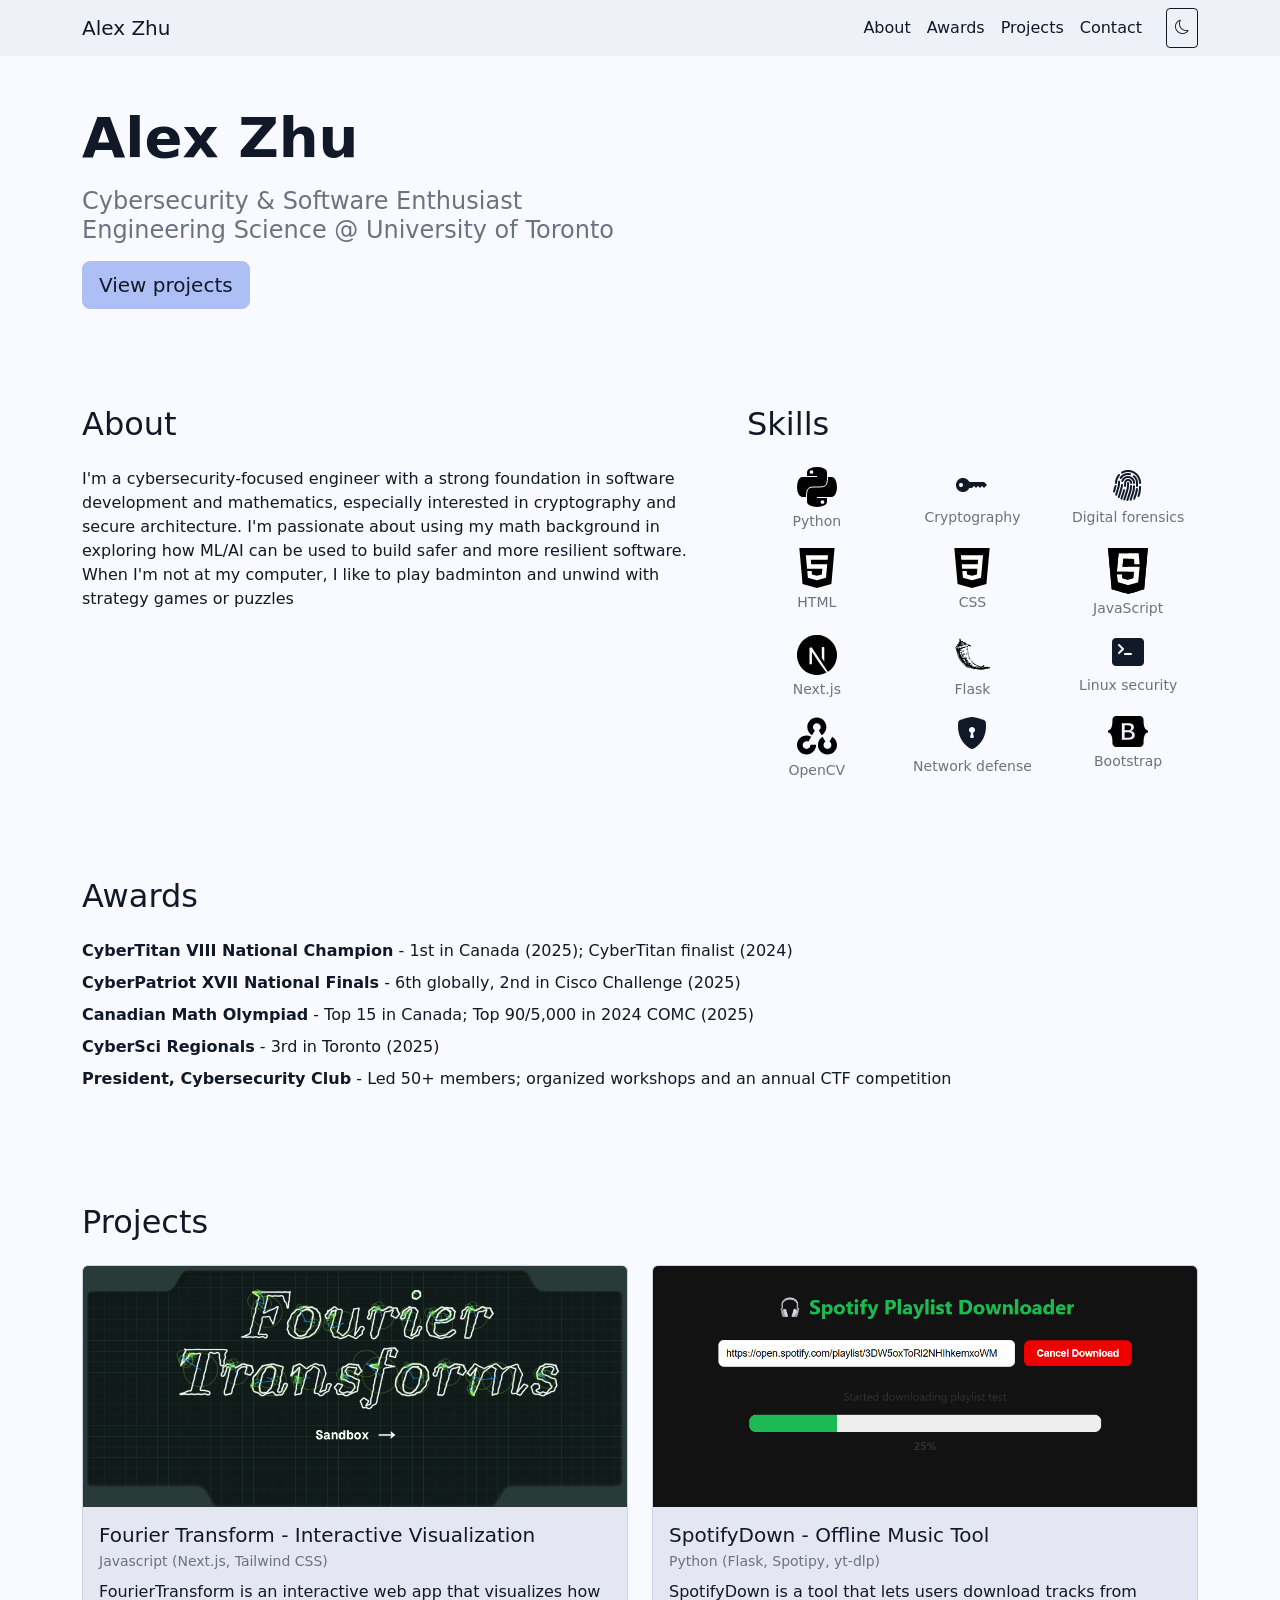
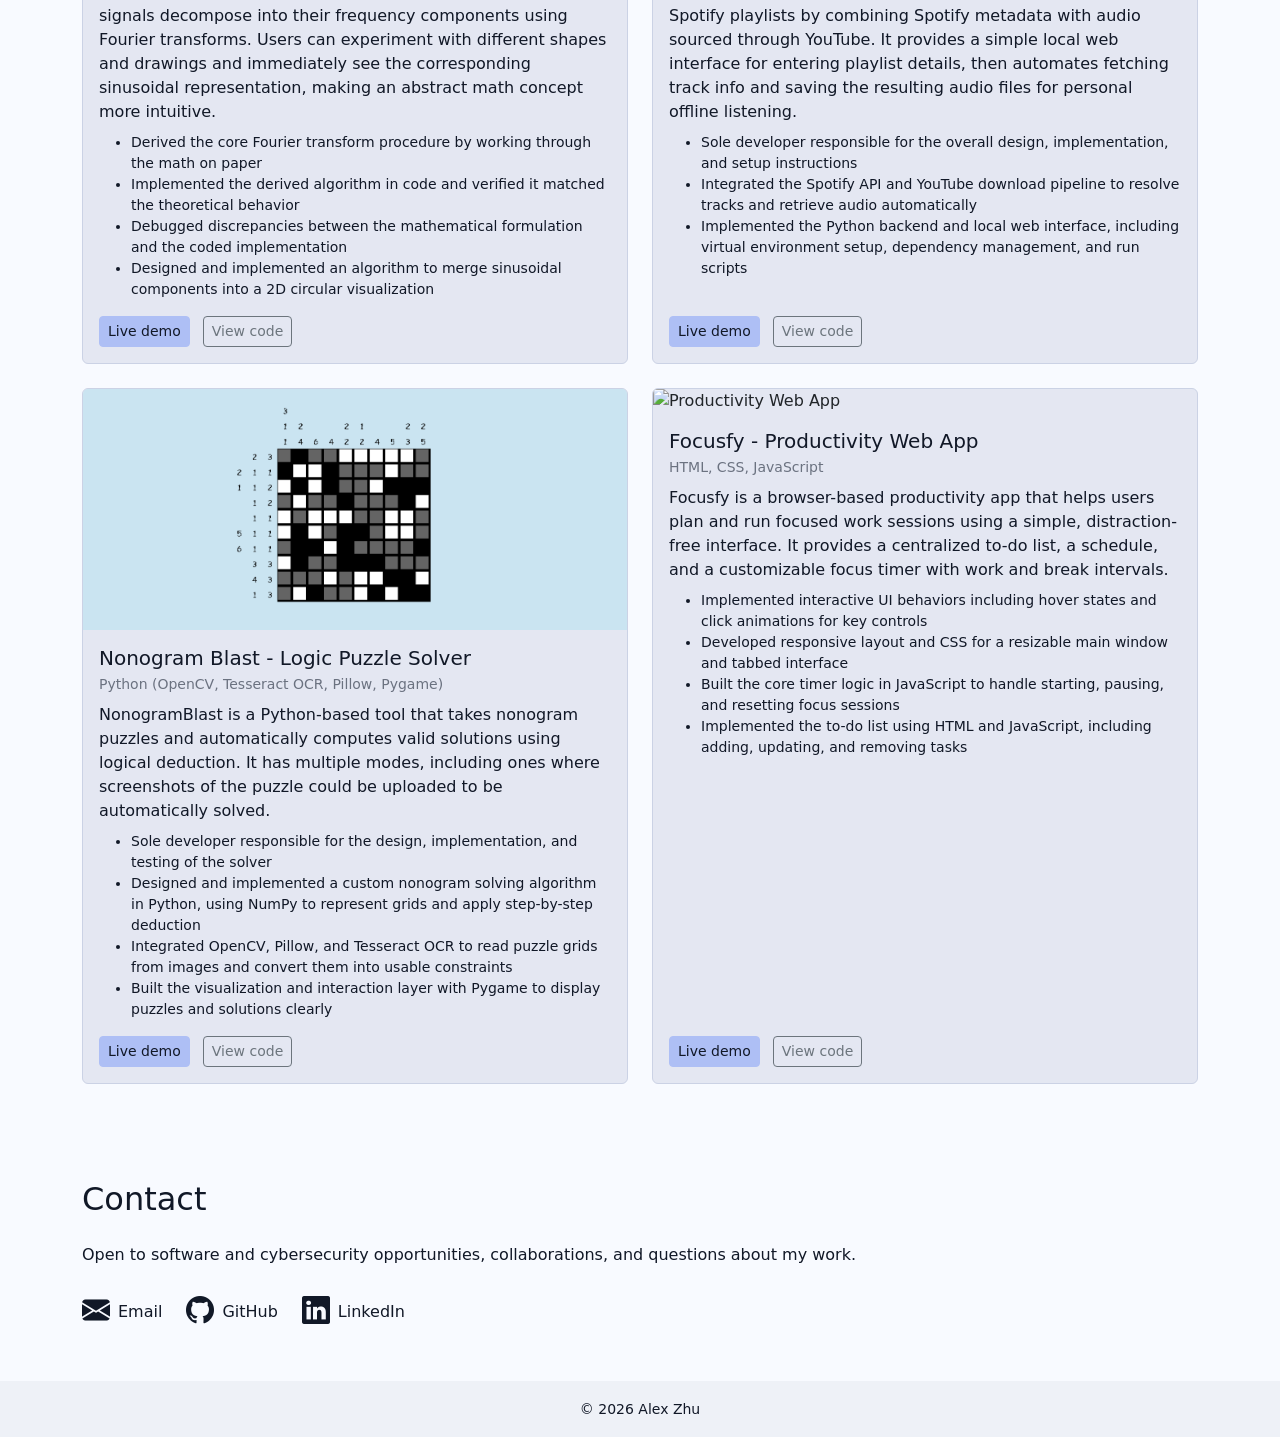
==== commit 808a82b7: "Moved awards up above projects, aligned about and skills section" ====
--- a/index.html
+++ b/index.html
@@ -32,16 +32,13 @@
                 <div class="collapse navbar-collapse" id="mainNavbar">
                     <ul class="navbar-nav ms-auto mb-2 mb-lg-0">
                         <li class="nav-item">
-                            <a class="nav-link" href="#hero">Home</a>
-                        </li>
-                        <li class="nav-item">
                             <a class="nav-link" href="#about">About</a>
                         </li>
                         <li class="nav-item">
-                            <a class="nav-link" href="#projects">Projects</a>
+                            <a class="nav-link" href="#awards">Awards</a>
                         </li>
                         <li class="nav-item">
-                            <a class="nav-link" href="#awards">Awards</a>
+                            <a class="nav-link" href="#projects">Projects</a>
                         </li>
                         <li class="nav-item">
                             <a class="nav-link" href="#contact">Contact</a>
@@ -78,9 +75,9 @@
         <!-- About section (moved up) -->
         <section id="about" class="py-5">
             <div class="container">
-                <h2 class="mb-4">About</h2>
                 <div class="row">
                     <div class="col-lg-7">
+                        <h2 class="mb-4">About</h2>
                         <p class="mb-3">
                             I'm a cybersecurity-focused engineer with a strong foundation in software
                             development and mathematics, especially interested in cryptography and secure architecture.
@@ -91,7 +88,7 @@
                         </p>
                     </div>
                     <div class="col-lg-5">
-                        <h3 class="h5 mb-3">Skills</h3>
+                        <h2 class="mb-4">Skills</h2>
                         <div class="row row-cols-3 g-3">
                             <!-- Python -->
                             <div class="col">
@@ -236,6 +233,35 @@
                         </div>
                     </div>
         </section>
+
+        <!-- Awards section -->
+        <section id="awards" class="py-5">
+            <div class="container">
+                <h2 class="mb-4">Awards</h2>
+
+                <ul class="list-unstyled">
+                    <li class="mb-2">
+                        <strong>CyberTitan VIII National Champion</strong> - 1st in Canada (2025); CyberTitan finalist
+                        (2024)
+                    </li>
+                    <li class="mb-2">
+                        <strong>CyberPatriot XVII National Finals</strong> - 6th globally, 2nd in Cisco Challenge (2025)
+                    </li>
+                    <li class="mb-2">
+                        <strong>Canadian Math Olympiad</strong> - Top 15 in Canada; Top 90/5,000 in 2024 COMC (2025)
+                    </li>
+                    <li class="mb-2">
+                        <strong>CyberSci Regionals</strong> - 3rd in Toronto (2025)
+                    </li>
+                    <li class="mb-2">
+                        <strong>President, Cybersecurity Club</strong> - Led 50+ members; organized workshops and an
+                        annual CTF competition
+                    </li>
+                </ul>
+            </div>
+        </section>
+
+
         <!-- Projects section -->
         <section id="projects" class="py-5">
             <div class="container">
@@ -376,34 +402,6 @@
             </div>
         </section>
 
-        <!-- Awards section -->
-        <section id="awards" class="py-5">
-            <div class="container">
-                <h2 class="mb-4">Awards</h2>
-
-                <ul class="list-unstyled">
-                    <li class="mb-2">
-                        <strong>CyberTitan VIII National Champion</strong> - 1st in Canada (2025); CyberTitan finalist
-                        (2024)
-                    </li>
-                    <li class="mb-2">
-                        <strong>CyberPatriot XVII National Finals</strong> - 6th globally, 2nd in Cisco Challenge (2025)
-                    </li>
-                    <li class="mb-2">
-                        <strong>Canadian Math Olympiad</strong> - Top 15 in Canada; Top 90/5,000 in 2024 COMC (2025)
-                    </li>
-                    <li class="mb-2">
-                        <strong>CyberSci Regionals</strong> - 3rd in Toronto (2025)
-                    </li>
-                    <li class="mb-2">
-                        <strong>President, Cybersecurity Club</strong> - Led 50+ members; organized workshops and an
-                        annual CTF competition
-                    </li>
-                </ul>
-            </div>
-        </section>
-
-
         <!-- Contact section -->
         <section id="contact" class="py-5">
             <div class="container">
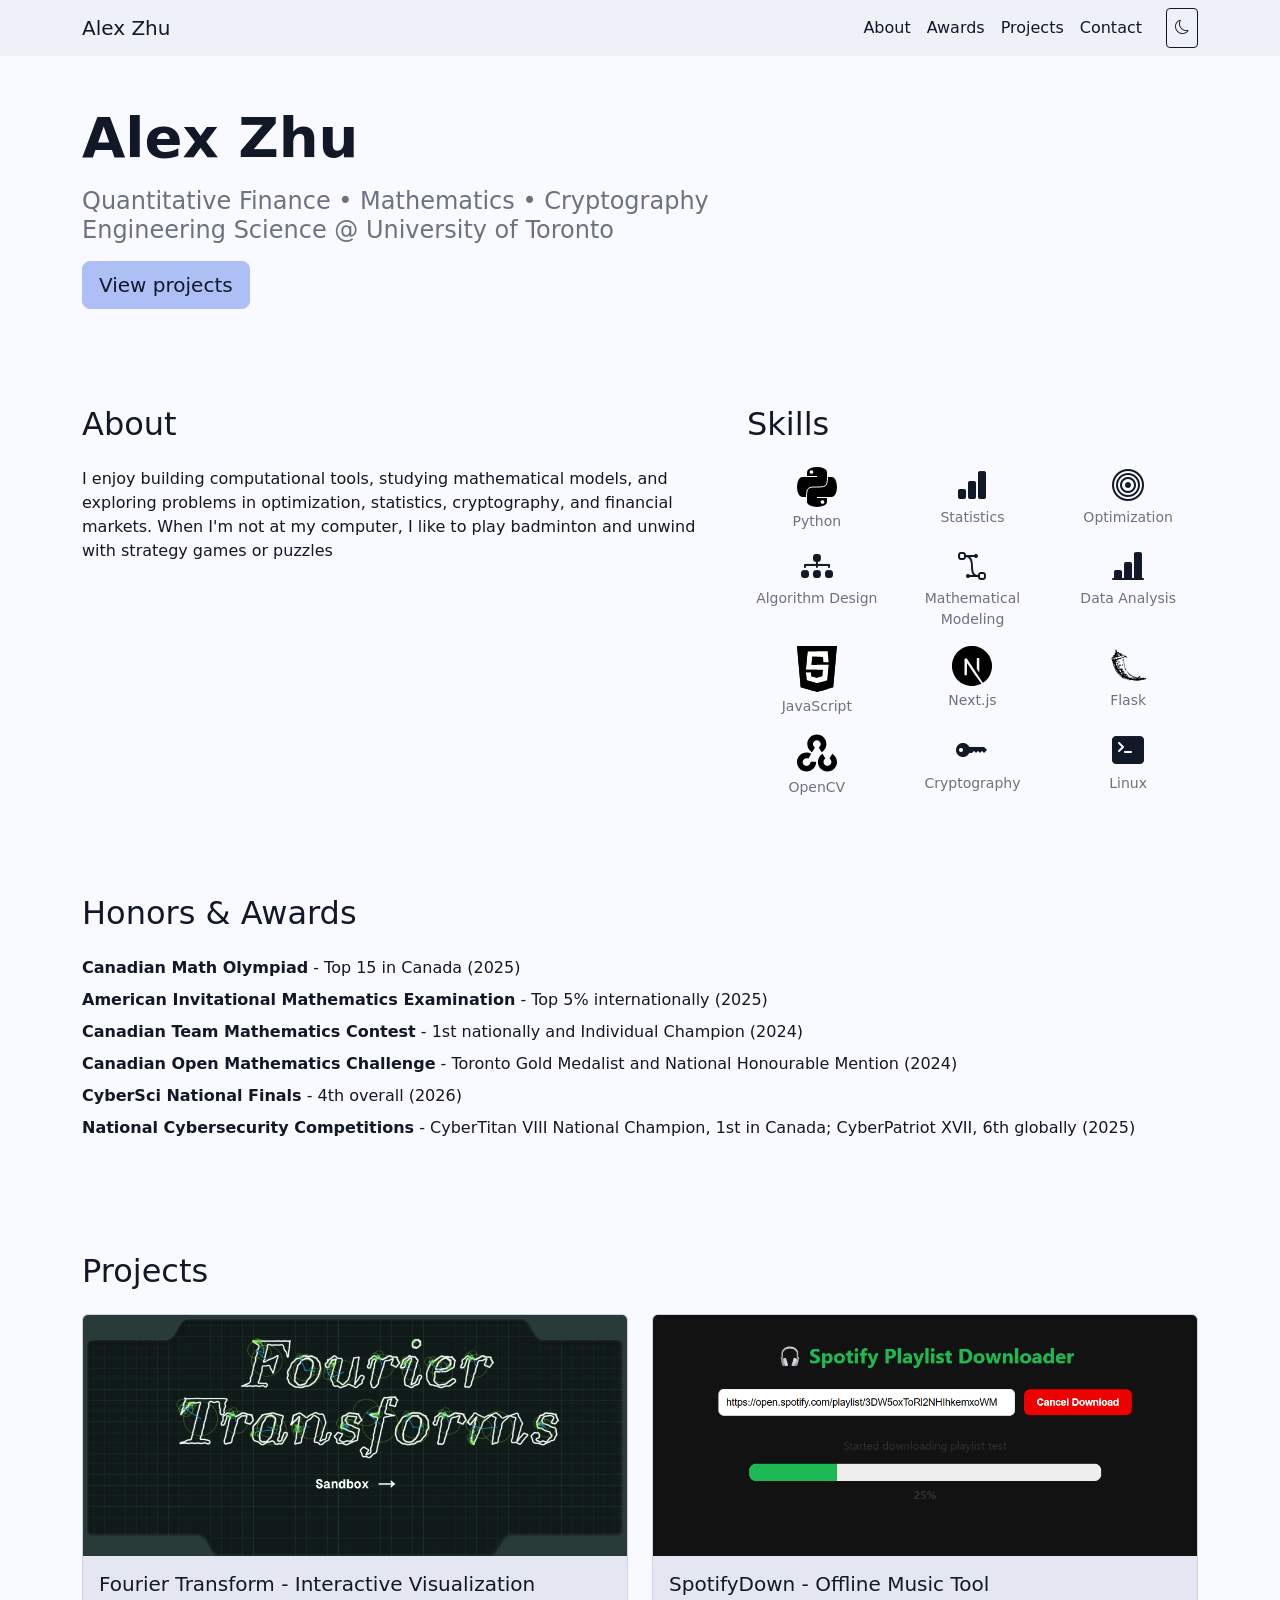
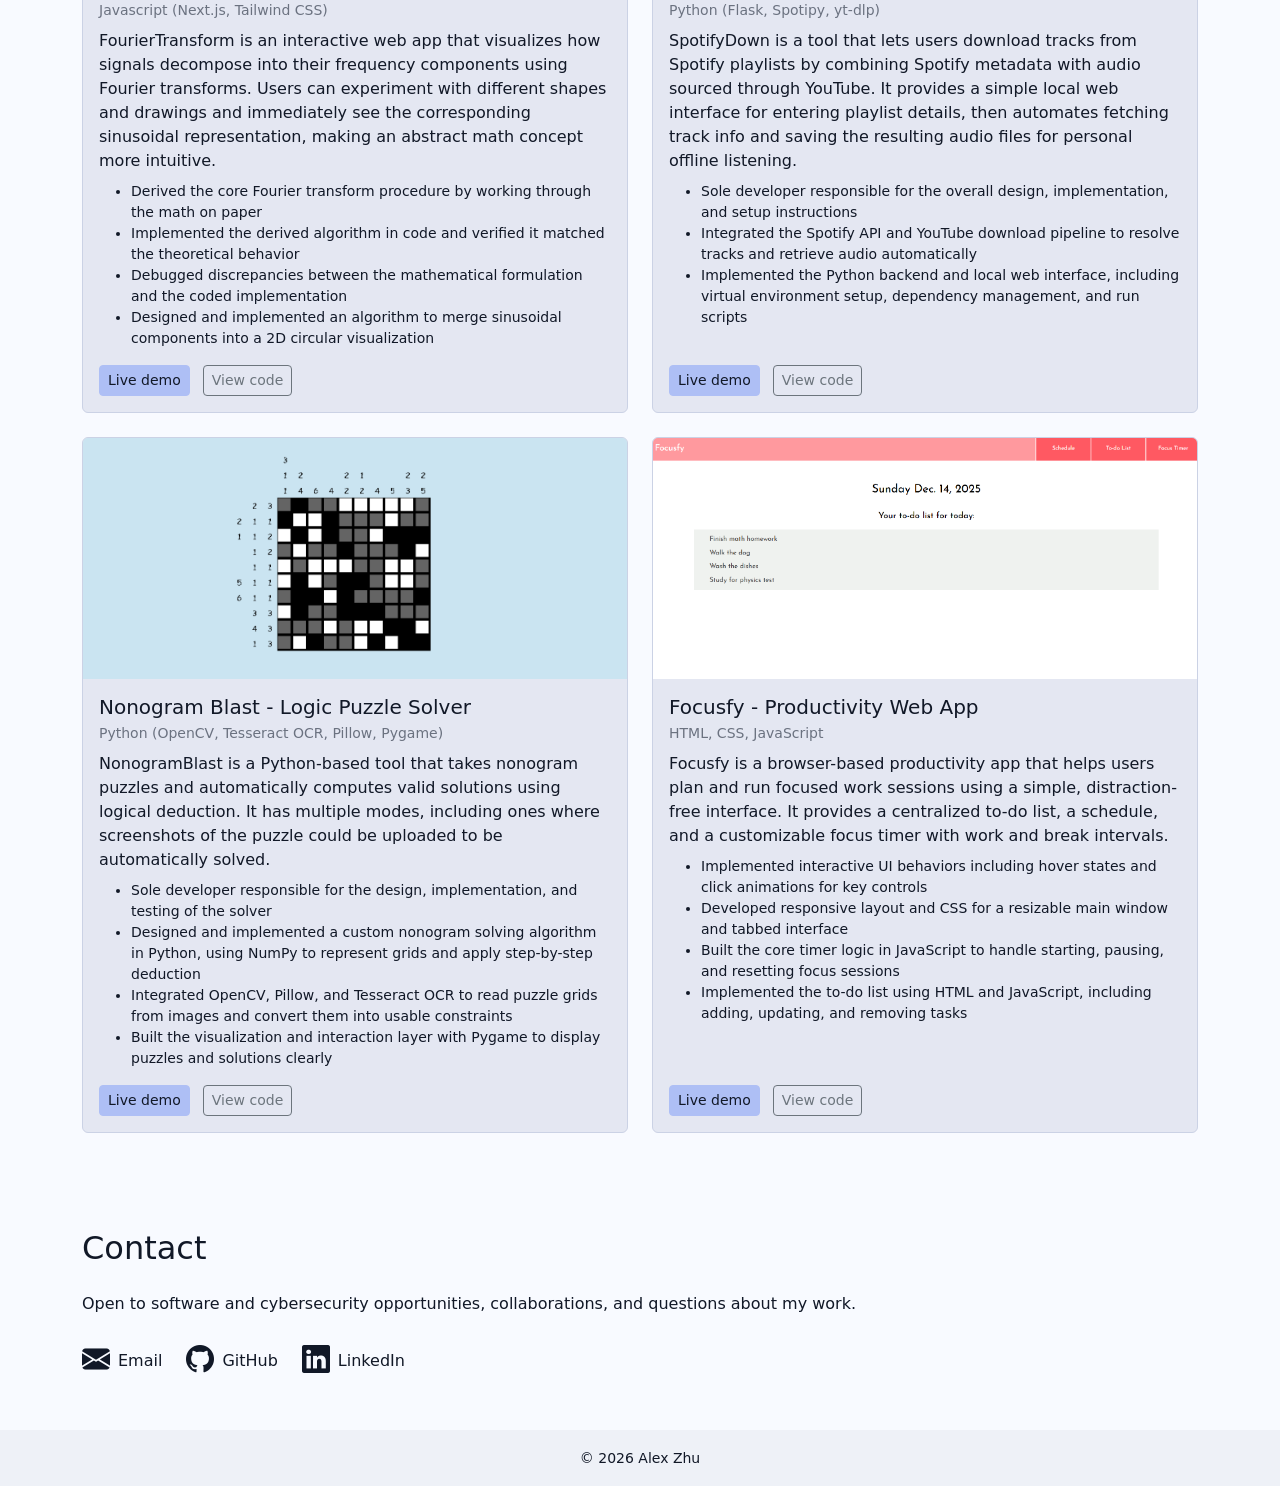
==== commit 2fc33983: "Transition to Quant" ====
--- a/index.html
+++ b/index.html
@@ -1,5 +1,5 @@
 <!DOCTYPE html>
-<html lang="en">
+<html lang="en" data-theme="dark">
 
 
 <head>
@@ -63,7 +63,8 @@
 
                         <!-- Subtitle block -->
                         <h2 class="h4 text-muted mb-3">
-                            Cybersecurity &amp; Software Enthusiast<br>
+                            Quantitative Finance • Mathematics • Cryptography
+<br>
                             Engineering Science @ University of Toronto
                         </h2>
 
@@ -79,31 +80,102 @@
                     <div class="col-lg-7">
                         <h2 class="mb-4">About</h2>
                         <p class="mb-3">
-                            I'm a cybersecurity-focused engineer with a strong foundation in software
-                            development and mathematics, especially interested in cryptography and secure architecture.
-                            I'm passionate about using my math background in exploring how ML/AI can be used to
-                            build safer and more
-                            resilient software. When I'm not at my computer, I like to play badminton and unwind with
-                            strategy games or puzzles
+                            I enjoy building computational tools, studying mathematical models, and exploring problems in optimization, statistics, cryptography, and financial markets. When I'm not at my computer, I like to play badminton and unwind with strategy games or puzzles
                         </p>
                     </div>
                     <div class="col-lg-5">
                         <h2 class="mb-4">Skills</h2>
                         <div class="row row-cols-3 g-3">
-                            <!-- Python -->
-                            <div class="col">
-                                <div class="d-flex flex-column align-items-center">
-                                    <!-- Light theme icon -->
+                            <div class="col">
+                                <div class="d-flex flex-column align-items-center">
                                     <img src="assets/logos/python-dark.svg" alt="Python"
-                                        class="mb-1 skill-icon skill-icon-light" style="width:40px; height:auto;">
-                                    <!-- Dark theme icon -->
+                                            class="mb-1 skill-icon skill-icon-light" style="width:40px; height:auto;">
                                     <img src="assets/logos/python-light.svg" alt="Python"
-                                        class="mb-1 skill-icon skill-icon-dark" style="width:40px; height:auto;">
+                                            class="mb-1 skill-icon skill-icon-dark" style="width:40px; height:auto;">
                                     <span class="small text-muted">Python</span>
                                 </div>
                             </div>
 
-                            <!-- Cryptography -->
+                            <div class="col">
+                                <div class="d-flex flex-column align-items-center">
+                                    <span class="skill-icon-container"><i class="bi bi-bar-chart-fill mb-1"
+                                            style="font-size: 2rem;"></i></span>
+                                    <span class="small text-muted">Statistics</span>
+                                </div>
+                            </div>
+
+                            <div class="col">
+                                <div class="d-flex flex-column align-items-center">
+                                    <span class="skill-icon-container"><i class="bi bi-bullseye mb-1"
+                                            style="font-size: 2rem;"></i></span>
+                                    <span class="small text-muted">Optimization</span>
+                                </div>
+                            </div>
+
+                            <div class="col">
+                                <div class="d-flex flex-column align-items-center">
+                                    <span class="skill-icon-container"><i class="bi bi-diagram-3-fill mb-1"
+                                            style="font-size: 2rem;"></i></span>
+                                    <span class="small text-muted">Algorithm Design</span>
+                                </div>
+                            </div>
+
+                            <div class="col">
+                                <div class="d-flex flex-column align-items-center">
+                                    <span class="skill-icon-container"><i class="bi bi-bezier2 mb-1"
+                                            style="font-size: 2rem;"></i></span>
+                                    <span class="small text-muted">Mathematical Modeling</span>
+                                </div>
+                            </div>
+
+                            <div class="col">
+                                <div class="d-flex flex-column align-items-center">
+                                    <span class="skill-icon-container"><i class="bi bi-bar-chart-line-fill mb-1"
+                                            style="font-size: 2rem;"></i></span>
+                                    <span class="small text-muted">Data Analysis</span>
+                                </div>
+                            </div>
+
+                            <div class="col">
+                                <div class="d-flex flex-column align-items-center">
+                                    <img src="assets/logos/javascript-dark.svg" alt="JavaScript"
+                                            class="mb-1 skill-icon skill-icon-light" style="width:40px; height:auto;">
+                                    <img src="assets/logos/javascript-light.svg" alt="JavaScript"
+                                            class="mb-1 skill-icon skill-icon-dark" style="width:40px; height:auto;">
+                                    <span class="small text-muted">JavaScript</span>
+                                </div>
+                            </div>
+
+                            <div class="col">
+                                <div class="d-flex flex-column align-items-center">
+                                    <img src="assets/logos/nextjs-dark.svg" alt="Next.js"
+                                            class="mb-1 skill-icon skill-icon-light" style="width:40px; height:auto;">
+                                    <img src="assets/logos/nextjs-light.svg" alt="Next.js"
+                                            class="mb-1 skill-icon skill-icon-dark" style="width:40px; height:auto;">
+                                    <span class="small text-muted">Next.js</span>
+                                </div>
+                            </div>
+
+                            <div class="col">
+                                <div class="d-flex flex-column align-items-center">
+                                    <img src="assets/logos/flask-dark.svg" alt="Flask"
+                                            class="mb-1 skill-icon skill-icon-light" style="width:40px; height:auto;">
+                                    <img src="assets/logos/flask-light.svg" alt="Flask"
+                                            class="mb-1 skill-icon skill-icon-dark" style="width:40px; height:auto;">
+                                    <span class="small text-muted">Flask</span>
+                                </div>
+                            </div>
+
+                            <div class="col">
+                                <div class="d-flex flex-column align-items-center">
+                                    <img src="assets/logos/opencv-dark.svg" alt="OpenCV"
+                                            class="mb-1 skill-icon skill-icon-light" style="width:40px; height:auto;">
+                                    <img src="assets/logos/opencv-light.svg" alt="OpenCV"
+                                            class="mb-1 skill-icon skill-icon-dark" style="width:40px; height:auto;">
+                                    <span class="small text-muted">OpenCV</span>
+                                </div>
+                            </div>
+
                             <div class="col">
                                 <div class="d-flex flex-column align-items-center">
                                     <span class="skill-icon-container"><i class="bi bi-key-fill mb-1"
@@ -112,122 +184,11 @@
                                 </div>
                             </div>
 
-                            <!-- Digital forensics -->
-                            <div class="col">
-                                <div class="d-flex flex-column align-items-center">
-                                    <span class="skill-icon-container"><i class="bi bi-fingerprint mb-1"
-                                            style="font-size: 2rem;"></i></span>
-                                    <span class="small text-muted">Digital forensics</span>
-                                </div>
-                            </div>
-
-                            <!-- HTML -->
-                            <div class="col">
-                                <div class="d-flex flex-column align-items-center">
-                                    <!-- Light theme icon -->
-                                    <img src="assets/logos/html-dark.svg" alt="HTML"
-                                        class="mb-1 skill-icon skill-icon-light" style="width:40px; height:auto;">
-                                    <!-- Dark theme icon -->
-                                    <img src="assets/logos/html-light.svg" alt="HTML"
-                                        class="mb-1 skill-icon skill-icon-dark" style="width:40px; height:auto;">
-                                    <span class="small text-muted">HTML</span>
-                                </div>
-                            </div>
-
-                            <!-- CSS -->
-                            <div class="col">
-                                <div class="d-flex flex-column align-items-center">
-                                    <!-- Light theme icon -->
-                                    <img src="assets/logos/css-dark.svg" alt="CSS"
-                                        class="mb-1 skill-icon skill-icon-light" style="width:40px; height:auto;">
-                                    <!-- Dark theme icon -->
-                                    <img src="assets/logos/css-light.svg" alt="CSS"
-                                        class="mb-1 skill-icon skill-icon-dark" style="width:40px; height:auto;">
-                                    <span class="small text-muted">CSS</span>
-                                </div>
-                            </div>
-
-                            <!-- Javascript -->
-                            <div class="col">
-                                <div class="d-flex flex-column align-items-center">
-                                    <!-- Light theme icon -->
-                                    <img src="assets/logos/javascript-dark.svg" alt="JavaScript"
-                                        class="mb-1 skill-icon skill-icon-light" style="width:40px; height:auto;">
-                                    <!-- Dark theme icon -->
-                                    <img src="assets/logos/javascript-light.svg" alt="JavaScript"
-                                        class="mb-1 skill-icon skill-icon-dark" style="width:40px; height:auto;">
-                                    <span class="small text-muted">JavaScript</span>
-                                </div>
-                            </div>
-
-                            <!-- Nextjs -->
-                            <div class="col">
-                                <div class="d-flex flex-column align-items-center">
-                                    <!-- Light theme icon -->
-                                    <img src="assets/logos/nextjs-dark.svg" alt="Next.js"
-                                        class="mb-1 skill-icon skill-icon-light" style="width:40px; height:auto;">
-                                    <!-- Dark theme icon -->
-                                    <img src="assets/logos/nextjs-light.svg" alt="Next.js"
-                                        class="mb-1 skill-icon skill-icon-dark" style="width:40px; height:auto;">
-                                    <span class="small text-muted">Next.js</span>
-                                </div>
-                            </div>
-
-                            <!-- Flask -->
-                            <div class="col">
-                                <div class="d-flex flex-column align-items-center">
-                                    <!-- Light theme icon -->
-                                    <img src="assets/logos/flask-dark.svg" alt="Flask"
-                                        class="mb-1 skill-icon skill-icon-light" style="width:40px; height:auto;">
-                                    <!-- Dark theme icon -->
-                                    <img src="assets/logos/flask-light.svg" alt="Flask"
-                                        class="mb-1 skill-icon skill-icon-dark" style="width:40px; height:auto;">
-                                    <span class="small text-muted">Flask</span>
-                                </div>
-                            </div>
-
-                            <!-- Linux -->
                             <div class="col">
                                 <div class="d-flex flex-column align-items-center">
                                     <span class="skill-icon-container"><i class="bi bi-terminal-fill mb-1"
                                             style="font-size: 2rem;"></i></span>
-                                    <span class="small text-muted">Linux security</span>
-
-                                </div>
-                            </div>
-
-                            <!-- OpenCV -->
-                            <div class="col">
-                                <div class="d-flex flex-column align-items-center">
-                                    <!-- Light theme icon -->
-                                    <img src="assets/logos/opencv-dark.svg" alt="OpenCV"
-                                        class="mb-1 skill-icon skill-icon-light" style="width:40px; height:auto;">
-                                    <!-- Dark theme icon -->
-                                    <img src="assets/logos/opencv-light.svg" alt="OpenCV"
-                                        class="mb-1 skill-icon skill-icon-dark" style="width:40px; height:auto;">
-                                    <span class="small text-muted">OpenCV</span>
-                                </div>
-                            </div>
-
-                            <!-- Network defense -->
-                            <div class="col">
-                                <div class="d-flex flex-column align-items-center">
-                                    <span class="skill-icon-container"><i class="bi bi-shield-lock-fill mb-1"
-                                            style="font-size: 2rem;"></i></span>
-                                    <span class="small text-muted">Network defense</span>
-                                </div>
-                            </div>
-
-                            <!-- Bootstrap -->
-                            <div class="col">
-                                <div class="d-flex flex-column align-items-center">
-                                    <!-- Light theme icon -->
-                                    <img src="assets/logos/bootstrap-dark.svg" alt="Bootstrap"
-                                        class="mb-1 skill-icon skill-icon-light" style="width:40px; height:auto;">
-                                    <!-- Dark theme icon -->
-                                    <img src="assets/logos/bootstrap-light.svg" alt="Bootstrap"
-                                        class="mb-1 skill-icon skill-icon-dark" style="width:40px; height:auto;">
-                                    <span class="small text-muted">Bootstrap</span>
+                                    <span class="small text-muted">Linux</span>
                                 </div>
                             </div>
                         </div>
@@ -236,30 +197,42 @@
 
         <!-- Awards section -->
         <section id="awards" class="py-5">
-            <div class="container">
-                <h2 class="mb-4">Awards</h2>
-
-                <ul class="list-unstyled">
-                    <li class="mb-2">
-                        <strong>CyberTitan VIII National Champion</strong> - 1st in Canada (2025); CyberTitan finalist
-                        (2024)
-                    </li>
-                    <li class="mb-2">
-                        <strong>CyberPatriot XVII National Finals</strong> - 6th globally, 2nd in Cisco Challenge (2025)
-                    </li>
-                    <li class="mb-2">
-                        <strong>Canadian Math Olympiad</strong> - Top 15 in Canada; Top 90/5,000 in 2024 COMC (2025)
-                    </li>
-                    <li class="mb-2">
-                        <strong>CyberSci Regionals</strong> - 3rd in Toronto (2025)
-                    </li>
-                    <li class="mb-2">
-                        <strong>President, Cybersecurity Club</strong> - Led 50+ members; organized workshops and an
-                        annual CTF competition
-                    </li>
-                </ul>
-            </div>
-        </section>
+    <div class="container">
+        <h2 class="mb-4">Honors & Awards</h2>
+
+        <ul class="list-unstyled">
+            <li class="mb-2">
+                <strong>Canadian Math Olympiad</strong> - Top 15 in Canada (2025)
+            </li>
+
+            <li class="mb-2">
+                <strong>American Invitational Mathematics Examination</strong> -
+                Top 5% internationally (2025)
+            </li>
+
+            <li class="mb-2">
+                <strong>Canadian Team Mathematics Contest</strong> -
+                1st nationally and Individual Champion (2024)
+            </li>
+
+            <li class="mb-2">
+                <strong>Canadian Open Mathematics Challenge</strong> -
+                Toronto Gold Medalist and National Honourable Mention (2024)
+            </li>
+
+            <li class="mb-2">
+                <strong>CyberSci National Finals</strong> -
+                4th overall (2026)
+            </li>
+
+            <li class="mb-2">
+                <strong>National Cybersecurity Competitions</strong> -
+                CyberTitan VIII National Champion, 1st in Canada; CyberPatriot XVII,
+                6th globally (2025)
+            </li>
+        </ul>
+    </div>
+</section>
 
 
         <!-- Projects section -->
--- a/css/main.css
+++ b/css/main.css
@@ -150,3 +150,7 @@
   font-size: 32px;       /* adjust as needed */
   line-height: 1;
 }
+
+#about .d-flex.flex-column.align-items-center {
+  text-align: center;
+}
